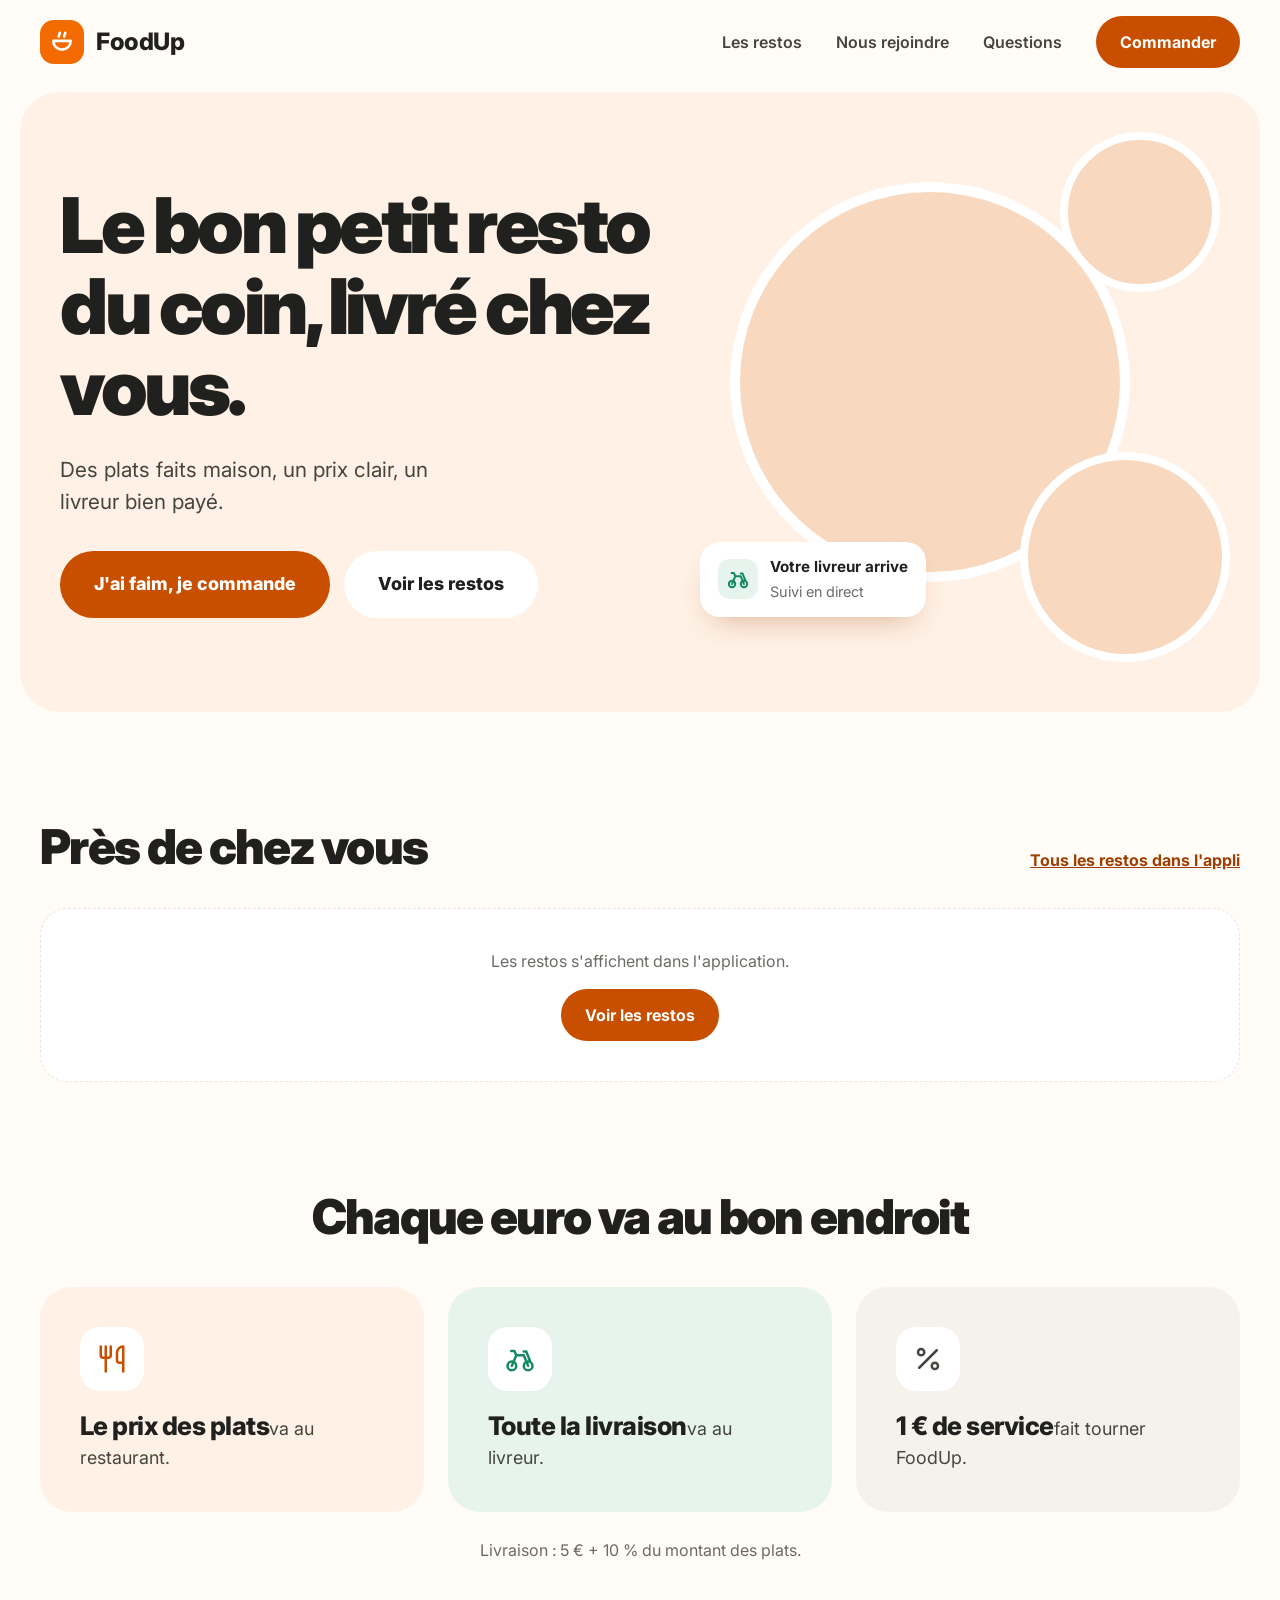
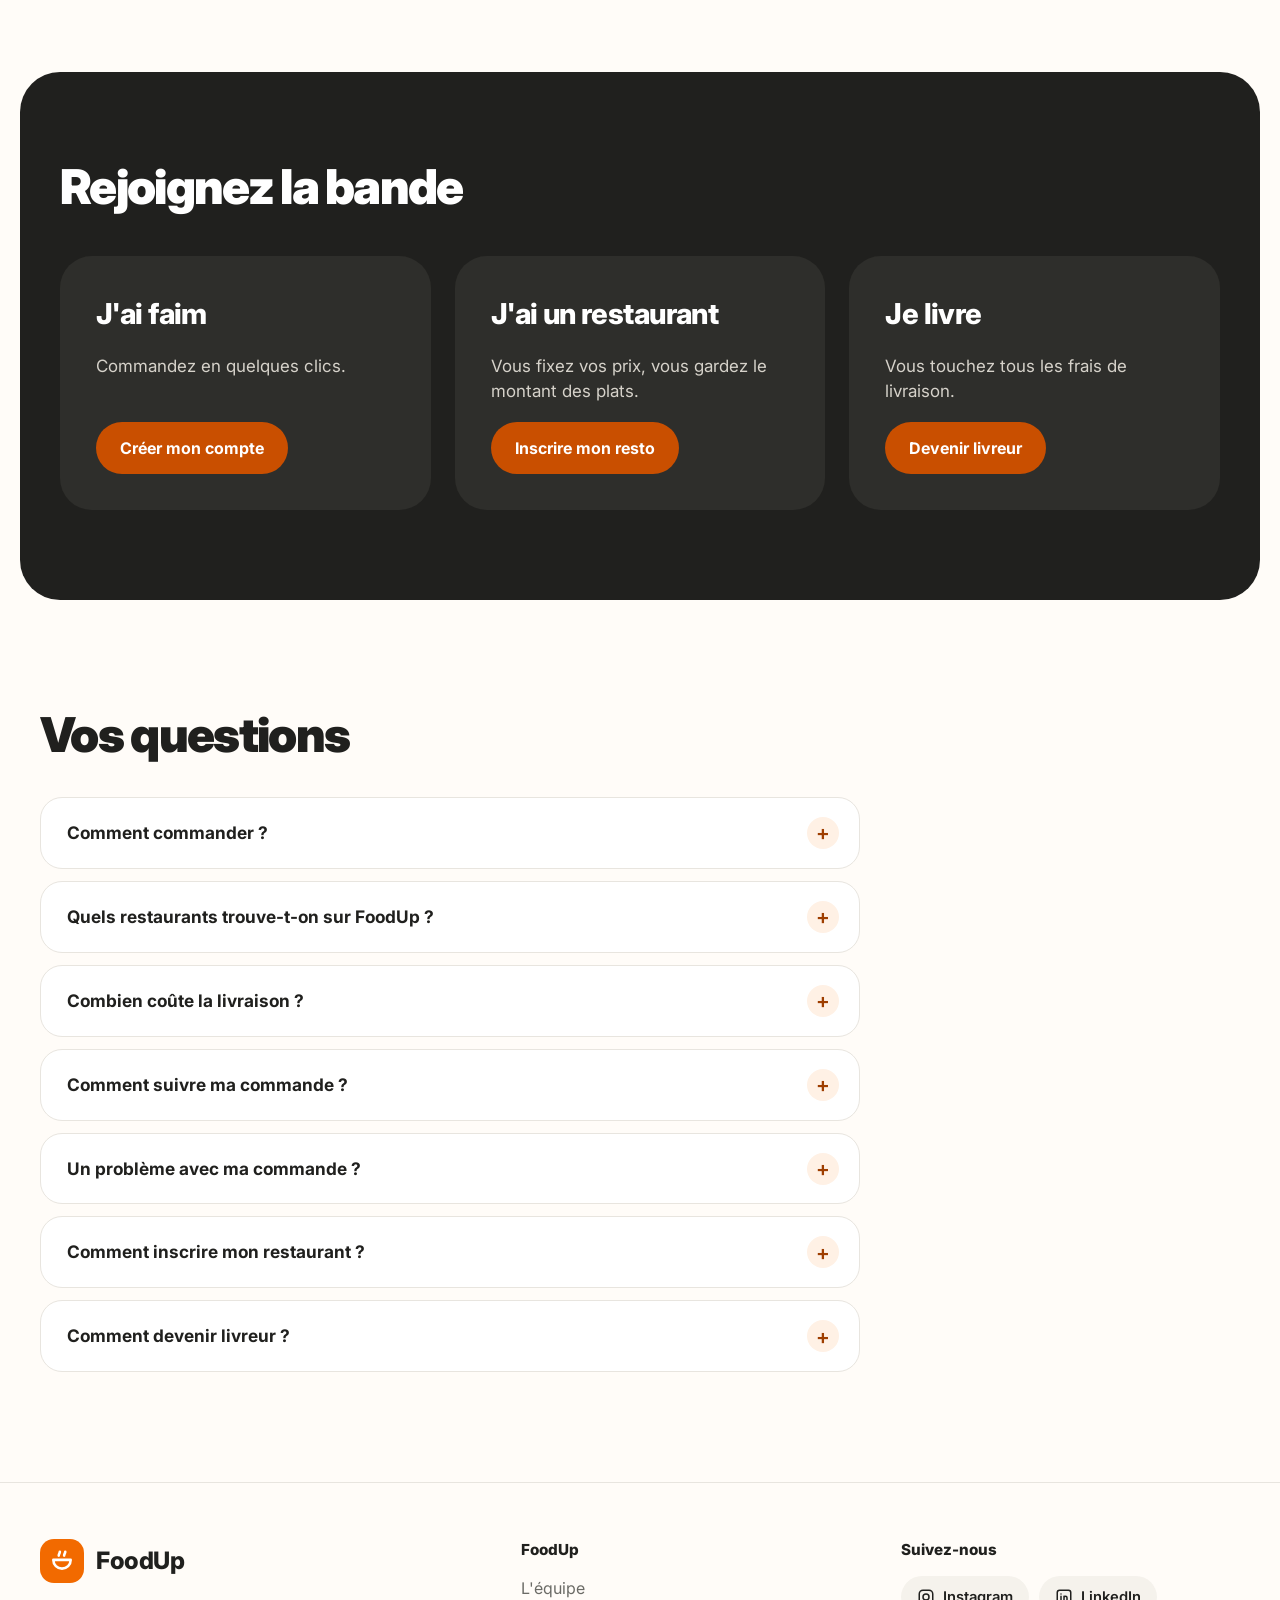
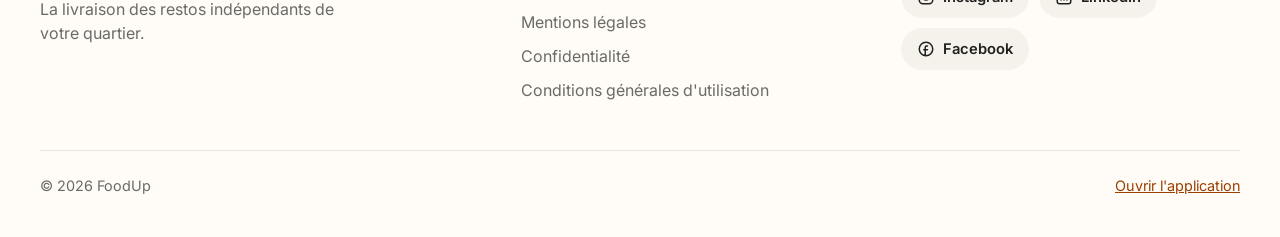
==== index.html @ 5fc693f6 "Add files via upload" ====
<!doctype html>
<html lang="fr">
<head>
<meta charset="UTF-8">
<meta name="viewport" content="width=device-width, initial-scale=1, viewport-fit=cover">
<title>FoodUp — Le bon petit resto du coin, livré chez vous</title>
<meta name="description" content="FoodUp livre les plats des restaurants indépendants de votre quartier. Un prix clair, un livreur bien payé.">
<meta property="og:title" content="FoodUp — Le bon petit resto du coin, livré chez vous">
<meta property="og:description" content="Des plats faits maison, un prix clair, un livreur bien payé.">
<meta property="og:type" content="website">
<link rel="preconnect" href="https://fonts.googleapis.com">
<link rel="preconnect" href="https://fonts.gstatic.com" crossorigin>
<link href="https://fonts.googleapis.com/css2?family=Inter:wght@400;500;600;700;800;900&display=swap" rel="stylesheet">
<link rel="icon" href="data:image/svg+xml,<svg xmlns='http://www.w3.org/2000/svg' viewBox='0 0 24 24'><rect width='24' height='24' rx='7' fill='%23F26A00'/><path d='M5 11.5h14a7 7 0 0 1-14 0z' fill='none' stroke='white' stroke-width='2'/></svg>">
<style>
  /* ============ Charte FoodUp (identique à l'application) ============ */
  :root {
    --orange: #F26A00;
    --orange-fonce: #C94F00;   /* boutons */
    --orange-texte: #9E3E00;   /* liens, survol */
    --orange-clair: #FFF1E5;
    --vert: #138A63;
    --vert-fonce: #0F6E4F;
    --vert-clair: #E7F4EE;
    --fond: #FFFCF8;
    --gris-clair: #F5F2EC;
    --bordure: #E8E5DF;
    --texte: #20201E;
    --texte-doux: #45453F;
    --texte-2: #6B6B66;
    --nuit: #20201E;
    --nuit-2: #2E2E2B;
    --blanc: #FFFFFF;
  }
  * { box-sizing: border-box; }
  html { scroll-behavior: smooth; scroll-padding-top: 90px; }
  body {
    margin: 0;
    font-family: 'Inter', system-ui, -apple-system, 'Segoe UI', Roboto, sans-serif;
    background: var(--fond);
    color: var(--texte);
    -webkit-font-smoothing: antialiased;
    line-height: 1.5;
  }
  ::selection { background: var(--orange-clair); color: var(--orange-texte); }
  img { max-width: 100%; display: block; }
  a { color: var(--orange-texte); }
  a:hover { color: var(--orange-fonce); }
  :focus-visible { outline: 3px solid var(--orange); outline-offset: 3px; border-radius: 8px; }
  .wrap { max-width: 1280px; margin: 0 auto; padding: 0 40px; }
  h1, h2 { margin: 0; font-weight: 900; letter-spacing: -0.035em; line-height: 1.05; }
  h2 { font-size: clamp(2rem, 4vw, 3rem); }
  section { padding-top: 110px; }

  /* ============ Boutons ============ */
  .btn {
    display: inline-flex; align-items: center; justify-content: center;
    text-decoration: none; font-weight: 700; border-radius: 999px;
    padding: 14px 24px; font-size: 1rem; transition: background-color .15s;
  }
  .btn-orange { background: var(--orange-fonce); color: var(--blanc); }
  .btn-orange:hover { background: var(--orange-texte); color: var(--blanc); }
  .btn-blanc { background: var(--blanc); color: var(--texte); }
  .btn-blanc:hover { color: var(--orange-texte); }
  .btn-grand { padding: 20px 34px; font-size: 1.12rem; font-weight: 800; }

  /* ============ En-tête ============ */
  header {
    position: sticky; top: 0; z-index: 10;
    padding-top: env(safe-area-inset-top, 0px);
    background: rgba(255, 252, 248, .94);
    backdrop-filter: blur(8px);
  }
  .barre { height: 84px; display: flex; align-items: center; justify-content: space-between; gap: 16px; }
  .logo { display: flex; align-items: center; gap: 12px; text-decoration: none; color: var(--texte); font-size: 1.5rem; font-weight: 800; letter-spacing: -0.02em; }
  .logo:hover { color: var(--texte); }
  .logo-icone { width: 44px; height: 44px; border-radius: 14px; background: var(--orange); display: grid; place-items: center; flex-shrink: 0; }
  .menu { display: flex; align-items: center; gap: 34px; }
  .menu a:not(.btn) { text-decoration: none; color: var(--texte-doux); font-weight: 600; }
  .menu a:not(.btn):hover { color: var(--orange-texte); }
  @media (max-width: 760px) {
    .menu a:not(.btn) { display: none; }
    .barre { height: 72px; }
    .logo { font-size: 1.3rem; }
    .logo-icone { width: 38px; height: 38px; border-radius: 12px; }
  }

  /* ============ Accueil ============ */
  .accueil {
    margin: 8px 20px 0; border-radius: 40px; background: var(--orange-clair);
    overflow: hidden;
  }
  .accueil-grille { display: grid; grid-template-columns: 1fr 520px; align-items: center; gap: 40px; min-height: 620px; padding-top: 40px; padding-bottom: 40px; }
  .accueil h1 { font-size: clamp(2.7rem, 6vw, 4.8rem); letter-spacing: -0.045em; max-width: 12ch; }
  .accueil p { font-size: 1.3rem; color: var(--texte-doux); margin: 26px 0 0; max-width: 30ch; }
  .accueil .actions { display: flex; flex-wrap: wrap; gap: 14px; margin-top: 34px; }

  .photos { position: relative; height: 540px; }
  .rond { position: absolute; border-radius: 50%; border: 10px solid var(--blanc); overflow: hidden; background: #F8D9BF; }
  .rond img { width: 100%; height: 100%; object-fit: cover; }
  .rond.a { width: 400px; height: 400px; left: 30px; top: 50px; }
  .rond.b { width: 210px; height: 210px; left: 320px; top: 320px; border-width: 8px; }
  .rond.c { width: 160px; height: 160px; left: 360px; top: 0; border-width: 8px; }
  .bulle {
    position: absolute; left: 0; top: 410px; background: var(--blanc); border-radius: 20px;
    padding: 14px 18px; display: flex; align-items: center; gap: 12px;
    box-shadow: 0 14px 30px -14px rgba(158, 62, 0, .4);
  }
  .bulle-icone { width: 40px; height: 40px; border-radius: 12px; background: var(--vert-clair); display: grid; place-items: center; }
  .bulle strong { display: block; font-size: .95rem; }
  .bulle span { font-size: .9rem; color: var(--texte-2); }

  @media (max-width: 1000px) {
    .accueil { margin: 4px 12px 0; border-radius: 32px; }
    .accueil-grille { grid-template-columns: 1fr; min-height: 0; gap: 10px; padding-top: 36px; }
    .accueil .wrap, .accueil-grille { padding-left: 22px; padding-right: 22px; }
    .accueil p { font-size: 1.1rem; }
    .photos { height: 300px; max-width: 380px; }
    .rond.a { width: 250px; height: 250px; left: 10px; top: 20px; border-width: 7px; }
    .rond.b { width: 130px; height: 130px; left: 210px; top: 150px; border-width: 6px; }
    .rond.c { display: none; }
    .bulle { top: 220px; padding: 10px 14px; }
    .accueil .actions { order: 3; }
    .btn-grand { width: 100%; }
  }

  /* ============ Restaurants ============ */
  .entete { display: flex; align-items: flex-end; justify-content: space-between; gap: 20px; flex-wrap: wrap; margin-bottom: 36px; }
  .entete a { font-weight: 700; }
  .restos { display: grid; grid-template-columns: repeat(auto-fill, minmax(220px, 1fr)); gap: 22px; }
  .resto { display: flex; flex-direction: column; gap: 12px; text-decoration: none; color: var(--texte); }
  .resto:hover { color: var(--texte); }
  .resto-photo { aspect-ratio: 4 / 5; border-radius: 28px; overflow: hidden; background: var(--orange-clair); }
  .resto-photo img { width: 100%; height: 100%; object-fit: cover; transition: transform .3s; }
  .resto:hover .resto-photo img { transform: scale(1.04); }
  .resto strong { font-size: 1.15rem; font-weight: 800; padding: 0 6px; }
  .resto span { font-size: .95rem; color: var(--texte-2); padding: 0 6px; margin-top: -8px; }
  .etat { grid-column: 1 / -1; background: var(--blanc); border: 1px dashed var(--bordure); border-radius: 28px; padding: 40px; text-align: center; color: var(--texte-2); }
  .etat .btn { margin-top: 16px; }
  @media (max-width: 760px) {
    .restos { display: flex; overflow-x: auto; scroll-snap-type: x mandatory; margin-right: -20px; padding-right: 20px; padding-bottom: 6px; }
    .resto { flex: 0 0 220px; scroll-snap-align: start; }
  }

  /* ============ Qui reçoit quoi ============ */
  .repartition h2 { text-align: center; }
  .trois { display: grid; grid-template-columns: repeat(3, minmax(0, 1fr)); gap: 24px; margin-top: 44px; }
  .part { border-radius: 32px; padding: 40px; display: flex; flex-direction: column; gap: 16px; }
  .part.o { background: var(--orange-clair); }
  .part.v { background: var(--vert-clair); }
  .part.g { background: var(--gris-clair); }
  .part-icone { width: 64px; height: 64px; border-radius: 20px; background: var(--blanc); display: grid; place-items: center; }
  .part strong { font-size: 1.6rem; font-weight: 800; letter-spacing: -0.02em; }
  .part span { font-size: 1.12rem; color: var(--texte-doux); margin-top: -8px; }
  .precision { text-align: center; color: var(--texte-2); margin: 26px 0 0; }
  @media (max-width: 900px) {
    .repartition h2 { text-align: left; }
    .trois { grid-template-columns: 1fr; gap: 14px; margin-top: 28px; }
    .part { flex-direction: row; align-items: center; padding: 22px; border-radius: 26px; flex-wrap: wrap; column-gap: 16px; row-gap: 2px; }
    .part-icone { width: 52px; height: 52px; border-radius: 16px; }
    .part div { display: flex; flex-direction: column; }
    .part strong { font-size: 1.2rem; }
    .part span { font-size: 1rem; margin-top: 0; }
    .precision { text-align: left; }
  }

  /* ============ Rejoindre ============ */
  .rejoindre { margin: 110px 20px 0; border-radius: 40px; background: var(--nuit); color: var(--blanc); padding: 90px 0; }
  .profils { display: grid; grid-template-columns: repeat(3, minmax(0, 1fr)); gap: 24px; margin-top: 44px; }
  .profil { background: var(--nuit-2); border-radius: 32px; padding: 36px; display: flex; flex-direction: column; gap: 18px; align-items: flex-start; }
  .profil strong { font-size: 1.8rem; font-weight: 800; letter-spacing: -0.02em; }
  .profil span { font-size: 1.06rem; color: #D6D2CA; }
  .profil .btn { margin-top: auto; }
  @media (max-width: 900px) {
    .rejoindre { margin: 80px 12px 0; border-radius: 32px; padding: 48px 0; }
    .rejoindre .wrap { padding: 0 20px; }
    .profils { grid-template-columns: 1fr; gap: 14px; margin-top: 28px; }
    .profil { padding: 26px; border-radius: 24px; }
    .profil strong { font-size: 1.45rem; }
  }

  /* ============ FAQ ============ */
  .faq-liste { max-width: 820px; margin-top: 36px; display: grid; gap: 12px; }
  details { background: var(--blanc); border: 1px solid var(--bordure); border-radius: 22px; }
  details[open] { border-color: #F8D9BF; background: #FFF8EE; }
  summary { cursor: pointer; list-style: none; padding: 22px 64px 22px 26px; font-weight: 700; font-size: 1.08rem; position: relative; }
  summary::-webkit-details-marker { display: none; }
  summary::after {
    content: "+"; position: absolute; right: 20px; top: 50%; transform: translateY(-50%);
    width: 32px; height: 32px; border-radius: 50%; background: var(--orange-clair); color: var(--orange-texte);
    display: grid; place-items: center; font-size: 1.3rem; font-weight: 600;
  }
  details[open] summary::after { content: "–"; }
  details p { margin: 0; padding: 0 26px 24px; color: var(--texte-doux); max-width: 68ch; }

  /* ============ Pied de page ============ */
  footer { margin-top: 110px; border-top: 1px solid var(--bordure); padding: 56px 0 calc(40px + env(safe-area-inset-bottom, 0px)); }
  .pied { display: grid; grid-template-columns: 1.3fr 1fr 1fr; gap: 40px; }
  .pied p { color: var(--texte-2); margin: 14px 0 0; max-width: 32ch; }
  .pied h3 { font-size: .95rem; font-weight: 800; margin: 0 0 14px; }
  .pied ul { list-style: none; margin: 0; padding: 0; display: grid; gap: 10px; }
  .pied ul a { color: var(--texte-2); text-decoration: none; }
  .pied ul a:hover { color: var(--orange-texte); }
  .reseaux { display: flex; flex-wrap: wrap; gap: 10px; }
  .reseaux a {
    display: inline-flex; align-items: center; gap: 8px; padding: 10px 16px; border-radius: 999px;
    background: var(--gris-clair); color: var(--texte); text-decoration: none; font-weight: 600; font-size: .92rem;
  }
  .reseaux a:hover { background: var(--orange-clair); color: var(--orange-texte); }
  .bas { display: flex; justify-content: space-between; gap: 16px; flex-wrap: wrap; margin-top: 48px; padding-top: 24px; border-top: 1px solid var(--bordure); color: var(--texte-2); font-size: .9rem; }
  @media (max-width: 800px) { .pied { grid-template-columns: 1fr; gap: 32px; } }

  @media (max-width: 760px) {
    .wrap { padding: 0 20px; }
    section { padding-top: 72px; }
    footer { margin-top: 80px; }
  }
  @media (prefers-reduced-motion: reduce) { html { scroll-behavior: auto; } * { transition: none !important; } }
</style>
</head>
<body>

<header>
  <div class="wrap barre">
    <a href="#" class="logo" aria-label="FoodUp, retour en haut">
      <span class="logo-icone" aria-hidden="true">
        <svg width="26" height="26" viewBox="0 0 24 24" fill="none" stroke="#FFFFFF" stroke-width="2.4" stroke-linecap="round" stroke-linejoin="round"><path d="M4 11h16a8 8 0 0 1-16 0z"/><path d="M9 7c0-1.5 1-2 1-3.5"/><path d="M14 7c0-1.5 1-2 1-3.5"/></svg>
      </span>
      FoodUp
    </a>
    <nav class="menu" aria-label="Navigation principale">
      <a href="#restos">Les restos</a>
      <a href="#rejoindre">Nous rejoindre</a>
      <a href="#faq">Questions</a>
      <a class="btn btn-orange" data-lien="appli" href="#">Commander</a>
    </nav>
  </div>
</header>

<main>

  <!-- ===== Accueil ===== -->
  <div class="accueil">
    <div class="wrap accueil-grille">
      <div>
        <h1>Le bon petit resto du coin, livré chez vous.</h1>
        <p>Des plats faits maison, un prix clair, un livreur bien payé.</p>
        <div class="actions">
          <a class="btn btn-orange btn-grand" data-lien="appli" href="#">J'ai faim, je commande</a>
          <a class="btn btn-blanc btn-grand" href="#restos">Voir les restos</a>
        </div>
      </div>
      <div class="photos" aria-hidden="true">
        <div class="rond a"></div>
        <div class="rond b"></div>
        <div class="rond c"></div>
        <div class="bulle">
          <div class="bulle-icone">
            <svg width="22" height="22" viewBox="0 0 24 24" fill="none" stroke="#138A63" stroke-width="2.2" stroke-linecap="round" stroke-linejoin="round"><circle cx="5.5" cy="17.5" r="3.5"/><circle cx="18.5" cy="17.5" r="3.5"/><path d="M15 6h2l3 7.5M5.5 17.5 9 9h6l3.5 8.5M9 9 7.5 5.5H5"/></svg>
          </div>
          <div><strong>Votre livreur arrive</strong><span>Suivi en direct</span></div>
        </div>
      </div>
    </div>
  </div>

  <!-- ===== Restaurants (lus en direct dans Airtable) ===== -->
  <section id="restos">
    <div class="wrap">
      <div class="entete">
        <h2>Près de chez vous</h2>
        <a data-lien="appli" href="#">Tous les restos dans l'appli</a>
      </div>
      <div class="restos" id="restos-liste" aria-live="polite">
        <div class="etat">Chargement des restos…</div>
      </div>
    </div>
  </section>

  <!-- ===== Qui reçoit quoi ===== -->
  <section class="repartition">
    <div class="wrap">
      <h2>Chaque euro va au bon endroit</h2>
      <div class="trois">
        <div class="part o">
          <div class="part-icone"><svg width="30" height="30" viewBox="0 0 24 24" fill="none" stroke="#C94F00" stroke-width="2" stroke-linecap="round" stroke-linejoin="round" aria-hidden="true"><path d="M3 2v7c0 1.1.9 2 2 2h4a2 2 0 0 0 2-2V2M7 2v20M21 15V2a5 5 0 0 0-5 5v6c0 1.1.9 2 2 2h3Zm0 0v7"/></svg></div>
          <div><strong>Le prix des plats</strong><span>va au restaurant.</span></div>
        </div>
        <div class="part v">
          <div class="part-icone"><svg width="30" height="30" viewBox="0 0 24 24" fill="none" stroke="#138A63" stroke-width="2" stroke-linecap="round" stroke-linejoin="round" aria-hidden="true"><circle cx="5.5" cy="17.5" r="3.5"/><circle cx="18.5" cy="17.5" r="3.5"/><path d="M15 6h2l3 7.5M5.5 17.5 9 9h6l3.5 8.5M9 9 7.5 5.5H5"/></svg></div>
          <div><strong>Toute la livraison</strong><span>va au livreur.</span></div>
        </div>
        <div class="part g">
          <div class="part-icone"><svg width="30" height="30" viewBox="0 0 24 24" fill="none" stroke="#45453F" stroke-width="2" stroke-linecap="round" stroke-linejoin="round" aria-hidden="true"><path d="M19 5 5 19M6.5 9a2.5 2.5 0 1 0 0-5 2.5 2.5 0 0 0 0 5ZM17.5 20a2.5 2.5 0 1 0 0-5 2.5 2.5 0 0 0 0 5Z"/></svg></div>
          <div><strong>1 € de service</strong><span>fait tourner FoodUp.</span></div>
        </div>
      </div>
      <p class="precision">Livraison : 5 € + 10 % du montant des plats.</p>
    </div>
  </section>

  <!-- ===== Rejoindre ===== -->
  <div class="rejoindre" id="rejoindre">
    <div class="wrap">
      <h2>Rejoignez la bande</h2>
      <div class="profils">
        <div class="profil">
          <strong>J'ai faim</strong>
          <span>Commandez en quelques clics.</span>
          <a class="btn btn-orange" data-lien="client" href="#">Créer mon compte</a>
        </div>
        <div class="profil">
          <strong>J'ai un restaurant</strong>
          <span>Vous fixez vos prix, vous gardez le montant des plats.</span>
          <a class="btn btn-orange" data-lien="restaurateur" href="#">Inscrire mon resto</a>
        </div>
        <div class="profil">
          <strong>Je livre</strong>
          <span>Vous touchez tous les frais de livraison.</span>
          <a class="btn btn-orange" data-lien="livreur" href="#">Devenir livreur</a>
        </div>
      </div>
    </div>
  </div>

  <!-- ===== FAQ ===== -->
  <section id="faq">
    <div class="wrap">
      <h2>Vos questions</h2>
      <div class="faq-liste">
        <details>
          <summary>Comment commander ?</summary>
          <p>Créez votre compte client dans l'application, choisissez un restaurant, ajoutez vos plats au panier et validez. Le total, frais compris, s'affiche avant la validation.</p>
        </details>
        <details>
          <summary>Quels restaurants trouve-t-on sur FoodUp ?</summary>
          <p>Uniquement des restaurants indépendants. Chaque restaurant est validé par l'équipe FoodUp avant de pouvoir recevoir des commandes.</p>
        </details>
        <details>
          <summary>Combien coûte la livraison ?</summary>
          <p>La livraison coûte 5 € plus 10 % du montant des plats, et revient entièrement au livreur. S'y ajoute 1 € de frais de service pour FoodUp. Ces frais sont les mêmes dans tous les restaurants.</p>
        </details>
        <details>
          <summary>Comment suivre ma commande ?</summary>
          <p>Dans l'application, vous voyez chaque étape : le restaurant accepte votre commande, la prépare, le livreur la récupère puis vous la livre.</p>
        </details>
        <details>
          <summary>Un problème avec ma commande ?</summary>
          <p>Ouvrez le détail de votre commande et appuyez sur « Signaler un problème ». L'équipe FoodUp reçoit votre signalement.</p>
        </details>
        <details>
          <summary>Comment inscrire mon restaurant ?</summary>
          <p>Cliquez sur « Inscrire mon resto » et remplissez la fiche de votre établissement avec vos premiers plats. Vous fixez les prix de votre carte et vous gardez le montant des plats. Les frais de livraison et de service sont fixés par FoodUp. Votre restaurant est visible après validation par l'équipe.</p>
        </details>
        <details>
          <summary>Comment devenir livreur ?</summary>
          <p>Cliquez sur « Devenir livreur », indiquez votre zone de livraison et votre moyen de transport : vélo, vélo électrique ou scooter électrique. Une fois votre profil validé, vous voyez les courses disponibles et ce qu'elles vous rapportent.</p>
        </details>
      </div>
    </div>
  </section>

</main>

<footer>
  <div class="wrap">
    <div class="pied">
      <div>
        <a href="#" class="logo" aria-label="FoodUp, retour en haut">
          <span class="logo-icone" aria-hidden="true">
            <svg width="26" height="26" viewBox="0 0 24 24" fill="none" stroke="#FFFFFF" stroke-width="2.4" stroke-linecap="round" stroke-linejoin="round"><path d="M4 11h16a8 8 0 0 1-16 0z"/><path d="M9 7c0-1.5 1-2 1-3.5"/><path d="M14 7c0-1.5 1-2 1-3.5"/></svg>
          </span>
          FoodUp
        </a>
        <p>La livraison des restos indépendants de votre quartier.</p>
      </div>
      <div>
        <h3>FoodUp</h3>
        <ul>
          <li><a href="#">L'équipe</a></li>
          <li><a href="#">Mentions légales</a></li>
          <li><a href="#">Confidentialité</a></li>
          <li><a href="#">Conditions générales d'utilisation</a></li>
        </ul>
      </div>
      <div>
        <h3>Suivez-nous</h3>
        <div class="reseaux">
          <!-- Remplacez les # par les adresses de vos comptes -->
          <a href="#"><svg width="18" height="18" viewBox="0 0 24 24" fill="none" stroke="currentColor" stroke-width="2" stroke-linecap="round" stroke-linejoin="round" aria-hidden="true"><rect x="3" y="3" width="18" height="18" rx="5"/><circle cx="12" cy="12" r="4"/></svg>Instagram</a>
          <a href="#"><svg width="18" height="18" viewBox="0 0 24 24" fill="none" stroke="currentColor" stroke-width="2" stroke-linecap="round" stroke-linejoin="round" aria-hidden="true"><rect x="3" y="3" width="18" height="18" rx="3"/><path d="M8 11v5M8 8v.01M12 16v-5M16 16v-3a2 2 0 0 0-4 0"/></svg>LinkedIn</a>
          <a href="#"><svg width="18" height="18" viewBox="0 0 24 24" fill="none" stroke="currentColor" stroke-width="2" stroke-linecap="round" stroke-linejoin="round" aria-hidden="true"><path d="M3 12a9 9 0 1 0 18 0 9 9 0 0 0-18 0M14 8h-1.5A1.5 1.5 0 0 0 11 9.5V21M9 13h5"/></svg>Facebook</a>
        </div>
      </div>
    </div>
    <div class="bas">
      <span>© <span id="annee"></span> FoodUp</span>
      <a data-lien="appli" href="#">Ouvrir l'application</a>
    </div>
  </div>
</footer>

<script>
  // =====================================================================
  // RÉGLAGES : les 3 seules lignes à remplir / modifier
  // =====================================================================
  const APPLI = 'https://foodupsolution.onrender.com';   // adresse de l'application
  const AIRTABLE_BASE = 'appnLn9BMS3IQsu4B';             // identifiant de la base (commence par "app")
  const AIRTABLE_JETON = 'patDJb0gkiIl1SKbF.413eab40ed281e6427e807d5855c8accf05956ebf1649964b6f18766c39ae032';            // jeton en lecture seule (commence par "pat")

  // Liens vers l'appli. Les boutons d'inscription ouvrent directement
  // la fenêtre de création de compte avec le bon profil.
  const LIENS = {
    appli: APPLI,
    client: APPLI + '/?inscription=client',
    restaurateur: APPLI + '/?inscription=restaurateur',
    livreur: APPLI + '/?inscription=livreur',
  };
  document.querySelectorAll('[data-lien]').forEach(a => { a.href = LIENS[a.dataset.lien]; });
  document.getElementById('annee').textContent = new Date().getFullYear();

  const txt = v => String(v ?? '').replace(/[&<>"']/g, c => ({'&':'&amp;','<':'&lt;','>':'&gt;','"':'&quot;',"'":'&#39;'}[c]));
  const oui = v => v === true || v === 'Oui';
  const photoValide = v => typeof v === 'string' && /^https?:\/\//.test(v.trim()) ? v.trim() : '';

  // Lit toutes les lignes d'une table Airtable (envoyées par paquets de 100)
  async function lireTable(table) {
    let lignes = [], suite = '';
    do {
      const url = `https://api.airtable.com/v0/${AIRTABLE_BASE}/${encodeURIComponent(table)}?pageSize=100` + (suite ? `&offset=${suite}` : '');
      const r = await fetch(url, { headers: { Authorization: 'Bearer ' + AIRTABLE_JETON } });
      if (!r.ok) throw new Error('Airtable a répondu ' + r.status);
      const d = await r.json();
      lignes = lignes.concat(d.records || []);
      suite = d.offset || '';
    } while (suite);
    return lignes;
  }

  const liste = document.getElementById('restos-liste');

  lireTable('Restaurants')
    .then(lignes => {
      const restos = lignes
        .map(rec => ({
          nom: rec.fields.nom_restaurant || '',
          quartier: rec.fields.quartier || '',
          photo: photoValide(rec.fields.image_url),
          ouvert: oui(rec.fields.disponible_commandes),
        }))
        .filter(r => r.nom && r.ouvert);

      if (!restos.length) throw new Error('Aucun restaurant');

      liste.innerHTML = restos.map(r => `
        <a class="resto" href="${LIENS.appli}">
          <div class="resto-photo">${r.photo ? `<img src="${txt(r.photo)}" alt="${txt(r.nom)}" loading="lazy" onerror="this.remove()">` : ''}</div>
          <strong>${txt(r.nom)}</strong>
          ${r.quartier ? `<span>${txt(r.quartier)}</span>` : ''}
        </a>`).join('');

      // Les 3 premières photos remplissent les ronds de l'accueil
      const ronds = document.querySelectorAll('.photos .rond');
      restos.filter(r => r.photo).slice(0, 3).forEach((r, i) => {
        ronds[i].innerHTML = `<img src="${txt(r.photo)}" alt="" onerror="this.remove()">`;
      });
    })
    .catch(() => {
      liste.innerHTML = `<div class="etat">Les restos s'affichent dans l'application.<br><a class="btn btn-orange" href="${LIENS.appli}">Voir les restos</a></div>`;
    });
</script>
</body>
</html>
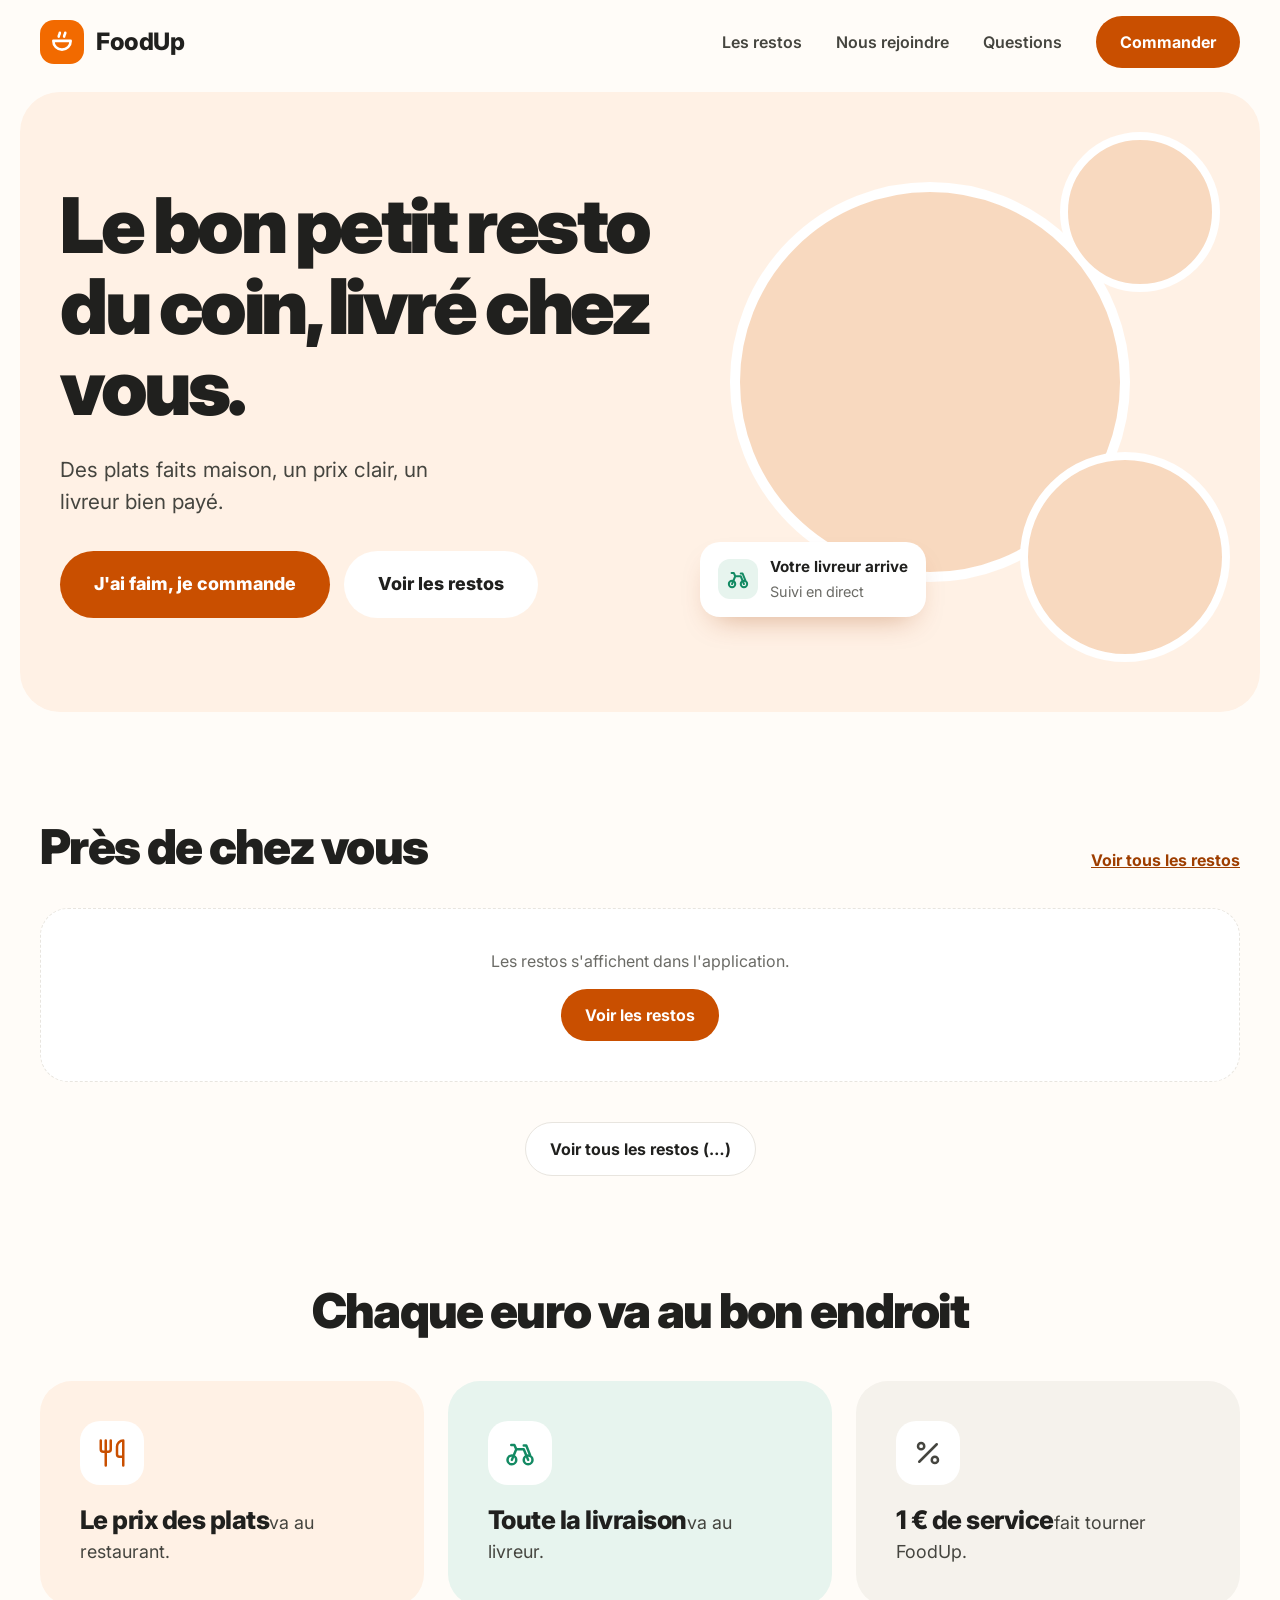
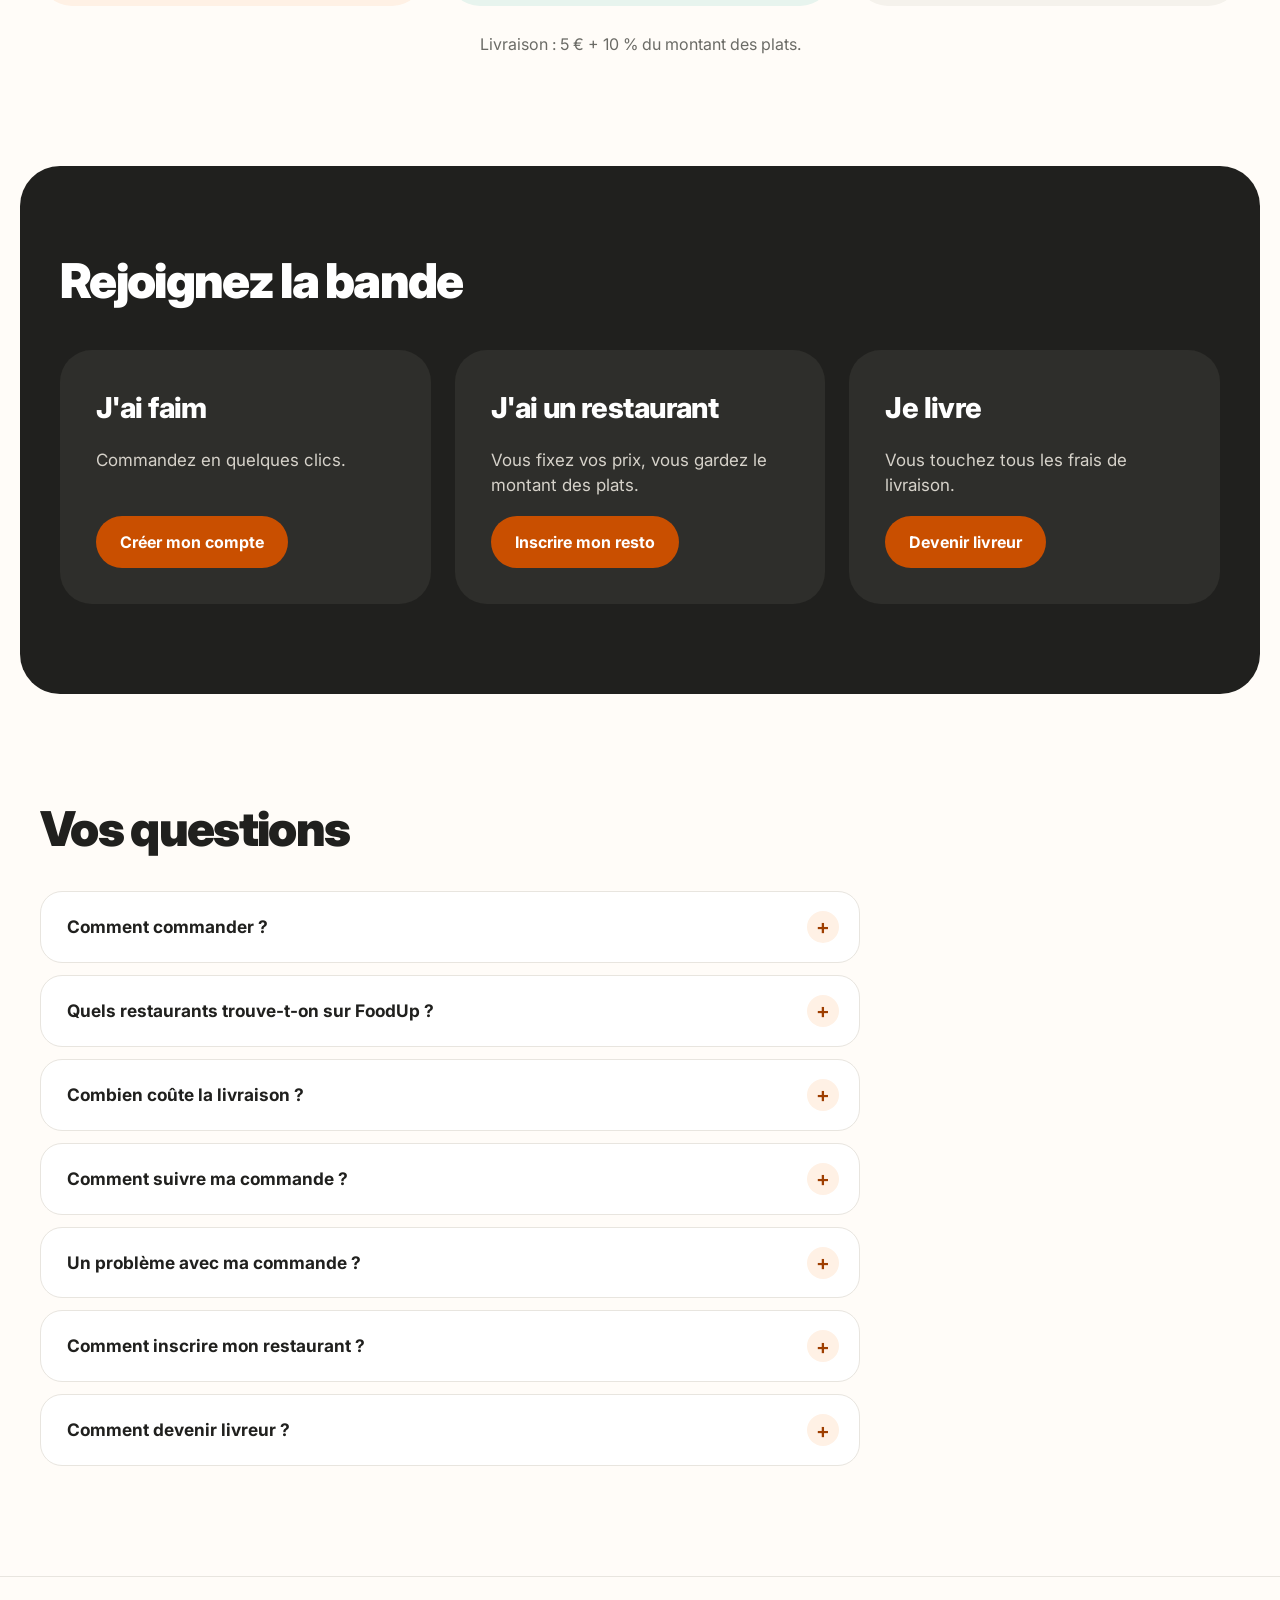
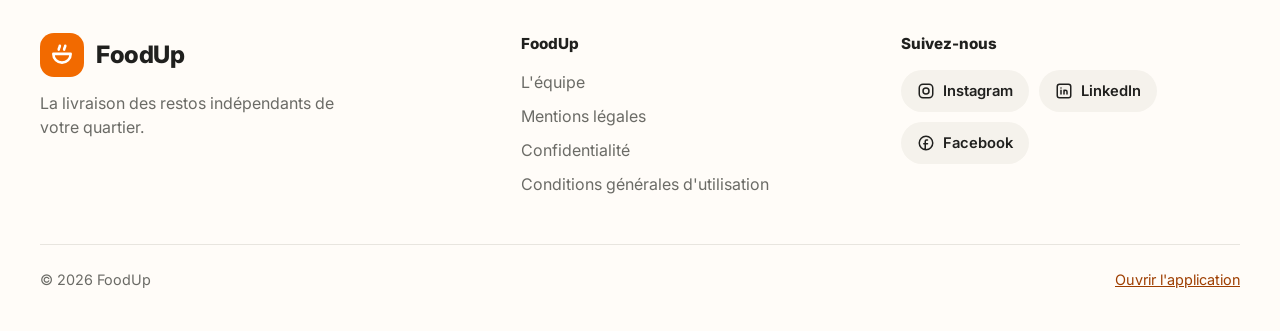
==== commit 4074eeb6: "Add files via upload" ====
--- a/index.html
+++ b/index.html
@@ -12,211 +12,7 @@
 <link rel="preconnect" href="https://fonts.gstatic.com" crossorigin>
 <link href="https://fonts.googleapis.com/css2?family=Inter:wght@400;500;600;700;800;900&display=swap" rel="stylesheet">
 <link rel="icon" href="data:image/svg+xml,<svg xmlns='http://www.w3.org/2000/svg' viewBox='0 0 24 24'><rect width='24' height='24' rx='7' fill='%23F26A00'/><path d='M5 11.5h14a7 7 0 0 1-14 0z' fill='none' stroke='white' stroke-width='2'/></svg>">
-<style>
-  /* ============ Charte FoodUp (identique à l'application) ============ */
-  :root {
-    --orange: #F26A00;
-    --orange-fonce: #C94F00;   /* boutons */
-    --orange-texte: #9E3E00;   /* liens, survol */
-    --orange-clair: #FFF1E5;
-    --vert: #138A63;
-    --vert-fonce: #0F6E4F;
-    --vert-clair: #E7F4EE;
-    --fond: #FFFCF8;
-    --gris-clair: #F5F2EC;
-    --bordure: #E8E5DF;
-    --texte: #20201E;
-    --texte-doux: #45453F;
-    --texte-2: #6B6B66;
-    --nuit: #20201E;
-    --nuit-2: #2E2E2B;
-    --blanc: #FFFFFF;
-  }
-  * { box-sizing: border-box; }
-  html { scroll-behavior: smooth; scroll-padding-top: 90px; }
-  body {
-    margin: 0;
-    font-family: 'Inter', system-ui, -apple-system, 'Segoe UI', Roboto, sans-serif;
-    background: var(--fond);
-    color: var(--texte);
-    -webkit-font-smoothing: antialiased;
-    line-height: 1.5;
-  }
-  ::selection { background: var(--orange-clair); color: var(--orange-texte); }
-  img { max-width: 100%; display: block; }
-  a { color: var(--orange-texte); }
-  a:hover { color: var(--orange-fonce); }
-  :focus-visible { outline: 3px solid var(--orange); outline-offset: 3px; border-radius: 8px; }
-  .wrap { max-width: 1280px; margin: 0 auto; padding: 0 40px; }
-  h1, h2 { margin: 0; font-weight: 900; letter-spacing: -0.035em; line-height: 1.05; }
-  h2 { font-size: clamp(2rem, 4vw, 3rem); }
-  section { padding-top: 110px; }
-
-  /* ============ Boutons ============ */
-  .btn {
-    display: inline-flex; align-items: center; justify-content: center;
-    text-decoration: none; font-weight: 700; border-radius: 999px;
-    padding: 14px 24px; font-size: 1rem; transition: background-color .15s;
-  }
-  .btn-orange { background: var(--orange-fonce); color: var(--blanc); }
-  .btn-orange:hover { background: var(--orange-texte); color: var(--blanc); }
-  .btn-blanc { background: var(--blanc); color: var(--texte); }
-  .btn-blanc:hover { color: var(--orange-texte); }
-  .btn-grand { padding: 20px 34px; font-size: 1.12rem; font-weight: 800; }
-
-  /* ============ En-tête ============ */
-  header {
-    position: sticky; top: 0; z-index: 10;
-    padding-top: env(safe-area-inset-top, 0px);
-    background: rgba(255, 252, 248, .94);
-    backdrop-filter: blur(8px);
-  }
-  .barre { height: 84px; display: flex; align-items: center; justify-content: space-between; gap: 16px; }
-  .logo { display: flex; align-items: center; gap: 12px; text-decoration: none; color: var(--texte); font-size: 1.5rem; font-weight: 800; letter-spacing: -0.02em; }
-  .logo:hover { color: var(--texte); }
-  .logo-icone { width: 44px; height: 44px; border-radius: 14px; background: var(--orange); display: grid; place-items: center; flex-shrink: 0; }
-  .menu { display: flex; align-items: center; gap: 34px; }
-  .menu a:not(.btn) { text-decoration: none; color: var(--texte-doux); font-weight: 600; }
-  .menu a:not(.btn):hover { color: var(--orange-texte); }
-  @media (max-width: 760px) {
-    .menu a:not(.btn) { display: none; }
-    .barre { height: 72px; }
-    .logo { font-size: 1.3rem; }
-    .logo-icone { width: 38px; height: 38px; border-radius: 12px; }
-  }
-
-  /* ============ Accueil ============ */
-  .accueil {
-    margin: 8px 20px 0; border-radius: 40px; background: var(--orange-clair);
-    overflow: hidden;
-  }
-  .accueil-grille { display: grid; grid-template-columns: 1fr 520px; align-items: center; gap: 40px; min-height: 620px; padding-top: 40px; padding-bottom: 40px; }
-  .accueil h1 { font-size: clamp(2.7rem, 6vw, 4.8rem); letter-spacing: -0.045em; max-width: 12ch; }
-  .accueil p { font-size: 1.3rem; color: var(--texte-doux); margin: 26px 0 0; max-width: 30ch; }
-  .accueil .actions { display: flex; flex-wrap: wrap; gap: 14px; margin-top: 34px; }
-
-  .photos { position: relative; height: 540px; }
-  .rond { position: absolute; border-radius: 50%; border: 10px solid var(--blanc); overflow: hidden; background: #F8D9BF; }
-  .rond img { width: 100%; height: 100%; object-fit: cover; }
-  .rond.a { width: 400px; height: 400px; left: 30px; top: 50px; }
-  .rond.b { width: 210px; height: 210px; left: 320px; top: 320px; border-width: 8px; }
-  .rond.c { width: 160px; height: 160px; left: 360px; top: 0; border-width: 8px; }
-  .bulle {
-    position: absolute; left: 0; top: 410px; background: var(--blanc); border-radius: 20px;
-    padding: 14px 18px; display: flex; align-items: center; gap: 12px;
-    box-shadow: 0 14px 30px -14px rgba(158, 62, 0, .4);
-  }
-  .bulle-icone { width: 40px; height: 40px; border-radius: 12px; background: var(--vert-clair); display: grid; place-items: center; }
-  .bulle strong { display: block; font-size: .95rem; }
-  .bulle span { font-size: .9rem; color: var(--texte-2); }
-
-  @media (max-width: 1000px) {
-    .accueil { margin: 4px 12px 0; border-radius: 32px; }
-    .accueil-grille { grid-template-columns: 1fr; min-height: 0; gap: 10px; padding-top: 36px; }
-    .accueil .wrap, .accueil-grille { padding-left: 22px; padding-right: 22px; }
-    .accueil p { font-size: 1.1rem; }
-    .photos { height: 300px; max-width: 380px; }
-    .rond.a { width: 250px; height: 250px; left: 10px; top: 20px; border-width: 7px; }
-    .rond.b { width: 130px; height: 130px; left: 210px; top: 150px; border-width: 6px; }
-    .rond.c { display: none; }
-    .bulle { top: 220px; padding: 10px 14px; }
-    .accueil .actions { order: 3; }
-    .btn-grand { width: 100%; }
-  }
-
-  /* ============ Restaurants ============ */
-  .entete { display: flex; align-items: flex-end; justify-content: space-between; gap: 20px; flex-wrap: wrap; margin-bottom: 36px; }
-  .entete a { font-weight: 700; }
-  .restos { display: grid; grid-template-columns: repeat(auto-fill, minmax(220px, 1fr)); gap: 22px; }
-  .resto { display: flex; flex-direction: column; gap: 12px; text-decoration: none; color: var(--texte); }
-  .resto:hover { color: var(--texte); }
-  .resto-photo { aspect-ratio: 4 / 5; border-radius: 28px; overflow: hidden; background: var(--orange-clair); }
-  .resto-photo img { width: 100%; height: 100%; object-fit: cover; transition: transform .3s; }
-  .resto:hover .resto-photo img { transform: scale(1.04); }
-  .resto strong { font-size: 1.15rem; font-weight: 800; padding: 0 6px; }
-  .resto span { font-size: .95rem; color: var(--texte-2); padding: 0 6px; margin-top: -8px; }
-  .etat { grid-column: 1 / -1; background: var(--blanc); border: 1px dashed var(--bordure); border-radius: 28px; padding: 40px; text-align: center; color: var(--texte-2); }
-  .etat .btn { margin-top: 16px; }
-  @media (max-width: 760px) {
-    .restos { display: flex; overflow-x: auto; scroll-snap-type: x mandatory; margin-right: -20px; padding-right: 20px; padding-bottom: 6px; }
-    .resto { flex: 0 0 220px; scroll-snap-align: start; }
-  }
-
-  /* ============ Qui reçoit quoi ============ */
-  .repartition h2 { text-align: center; }
-  .trois { display: grid; grid-template-columns: repeat(3, minmax(0, 1fr)); gap: 24px; margin-top: 44px; }
-  .part { border-radius: 32px; padding: 40px; display: flex; flex-direction: column; gap: 16px; }
-  .part.o { background: var(--orange-clair); }
-  .part.v { background: var(--vert-clair); }
-  .part.g { background: var(--gris-clair); }
-  .part-icone { width: 64px; height: 64px; border-radius: 20px; background: var(--blanc); display: grid; place-items: center; }
-  .part strong { font-size: 1.6rem; font-weight: 800; letter-spacing: -0.02em; }
-  .part span { font-size: 1.12rem; color: var(--texte-doux); margin-top: -8px; }
-  .precision { text-align: center; color: var(--texte-2); margin: 26px 0 0; }
-  @media (max-width: 900px) {
-    .repartition h2 { text-align: left; }
-    .trois { grid-template-columns: 1fr; gap: 14px; margin-top: 28px; }
-    .part { flex-direction: row; align-items: center; padding: 22px; border-radius: 26px; flex-wrap: wrap; column-gap: 16px; row-gap: 2px; }
-    .part-icone { width: 52px; height: 52px; border-radius: 16px; }
-    .part div { display: flex; flex-direction: column; }
-    .part strong { font-size: 1.2rem; }
-    .part span { font-size: 1rem; margin-top: 0; }
-    .precision { text-align: left; }
-  }
-
-  /* ============ Rejoindre ============ */
-  .rejoindre { margin: 110px 20px 0; border-radius: 40px; background: var(--nuit); color: var(--blanc); padding: 90px 0; }
-  .profils { display: grid; grid-template-columns: repeat(3, minmax(0, 1fr)); gap: 24px; margin-top: 44px; }
-  .profil { background: var(--nuit-2); border-radius: 32px; padding: 36px; display: flex; flex-direction: column; gap: 18px; align-items: flex-start; }
-  .profil strong { font-size: 1.8rem; font-weight: 800; letter-spacing: -0.02em; }
-  .profil span { font-size: 1.06rem; color: #D6D2CA; }
-  .profil .btn { margin-top: auto; }
-  @media (max-width: 900px) {
-    .rejoindre { margin: 80px 12px 0; border-radius: 32px; padding: 48px 0; }
-    .rejoindre .wrap { padding: 0 20px; }
-    .profils { grid-template-columns: 1fr; gap: 14px; margin-top: 28px; }
-    .profil { padding: 26px; border-radius: 24px; }
-    .profil strong { font-size: 1.45rem; }
-  }
-
-  /* ============ FAQ ============ */
-  .faq-liste { max-width: 820px; margin-top: 36px; display: grid; gap: 12px; }
-  details { background: var(--blanc); border: 1px solid var(--bordure); border-radius: 22px; }
-  details[open] { border-color: #F8D9BF; background: #FFF8EE; }
-  summary { cursor: pointer; list-style: none; padding: 22px 64px 22px 26px; font-weight: 700; font-size: 1.08rem; position: relative; }
-  summary::-webkit-details-marker { display: none; }
-  summary::after {
-    content: "+"; position: absolute; right: 20px; top: 50%; transform: translateY(-50%);
-    width: 32px; height: 32px; border-radius: 50%; background: var(--orange-clair); color: var(--orange-texte);
-    display: grid; place-items: center; font-size: 1.3rem; font-weight: 600;
-  }
-  details[open] summary::after { content: "–"; }
-  details p { margin: 0; padding: 0 26px 24px; color: var(--texte-doux); max-width: 68ch; }
-
-  /* ============ Pied de page ============ */
-  footer { margin-top: 110px; border-top: 1px solid var(--bordure); padding: 56px 0 calc(40px + env(safe-area-inset-bottom, 0px)); }
-  .pied { display: grid; grid-template-columns: 1.3fr 1fr 1fr; gap: 40px; }
-  .pied p { color: var(--texte-2); margin: 14px 0 0; max-width: 32ch; }
-  .pied h3 { font-size: .95rem; font-weight: 800; margin: 0 0 14px; }
-  .pied ul { list-style: none; margin: 0; padding: 0; display: grid; gap: 10px; }
-  .pied ul a { color: var(--texte-2); text-decoration: none; }
-  .pied ul a:hover { color: var(--orange-texte); }
-  .reseaux { display: flex; flex-wrap: wrap; gap: 10px; }
-  .reseaux a {
-    display: inline-flex; align-items: center; gap: 8px; padding: 10px 16px; border-radius: 999px;
-    background: var(--gris-clair); color: var(--texte); text-decoration: none; font-weight: 600; font-size: .92rem;
-  }
-  .reseaux a:hover { background: var(--orange-clair); color: var(--orange-texte); }
-  .bas { display: flex; justify-content: space-between; gap: 16px; flex-wrap: wrap; margin-top: 48px; padding-top: 24px; border-top: 1px solid var(--bordure); color: var(--texte-2); font-size: .9rem; }
-  @media (max-width: 800px) { .pied { grid-template-columns: 1fr; gap: 32px; } }
-
-  @media (max-width: 760px) {
-    .wrap { padding: 0 20px; }
-    section { padding-top: 72px; }
-    footer { margin-top: 80px; }
-  }
-  @media (prefers-reduced-motion: reduce) { html { scroll-behavior: auto; } * { transition: none !important; } }
-</style>
+<link rel="stylesheet" href="style.css">
 </head>
 <body>
 
@@ -229,7 +25,7 @@
       FoodUp
     </a>
     <nav class="menu" aria-label="Navigation principale">
-      <a href="#restos">Les restos</a>
+      <a href="restos.html">Les restos</a>
       <a href="#rejoindre">Nous rejoindre</a>
       <a href="#faq">Questions</a>
       <a class="btn btn-orange" data-lien="appli" href="#">Commander</a>
@@ -269,11 +65,12 @@
     <div class="wrap">
       <div class="entete">
         <h2>Près de chez vous</h2>
-        <a data-lien="appli" href="#">Tous les restos dans l'appli</a>
-      </div>
-      <div class="restos" id="restos-liste" aria-live="polite">
+        <a href="restos.html">Voir tous les restos</a>
+      </div>
+      <div class="restos accueil-restos" id="restos-liste" data-nombre="3" aria-live="polite">
         <div class="etat">Chargement des restos…</div>
       </div>
+      <div class="tous"><a class="btn btn-blanc" href="restos.html">Voir tous les restos (<span class="nombre-restos">…</span>)</a></div>
     </div>
   </section>
 
@@ -361,6 +158,24 @@
   </section>
 
 </main>
+
+<!-- ===== Fenêtre : menu d'un restaurant ===== -->
+<dialog class="menu-resto" id="menu-resto" aria-labelledby="menu-nom">
+  <div class="menu-contenu">
+    <div class="menu-photo" id="menu-photo">
+      <button class="fermer" id="menu-fermer" aria-label="Fermer le menu">
+        <svg width="20" height="20" viewBox="0 0 24 24" fill="none" stroke="#20201E" stroke-width="2.4" stroke-linecap="round" aria-hidden="true"><path d="M18 6 6 18M6 6l12 12"/></svg>
+      </button>
+    </div>
+    <div class="menu-corps">
+      <h3 id="menu-nom"></h3>
+      <p class="menu-quartier" id="menu-quartier"></p>
+      <p class="menu-description" id="menu-description"></p>
+      <div id="menu-plats"></div>
+      <a class="btn btn-orange btn-grand" data-lien="appli" href="#">Commander dans l'appli</a>
+    </div>
+  </div>
+</dialog>
 
 <footer>
   <div class="wrap">
@@ -400,74 +215,6 @@
   </div>
 </footer>
 
-<script>
-  // =====================================================================
-  // RÉGLAGES : les 3 seules lignes à remplir / modifier
-  // =====================================================================
-  const APPLI = 'https://foodupsolution.onrender.com';   // adresse de l'application
-  const AIRTABLE_BASE = 'appnLn9BMS3IQsu4B';             // identifiant de la base (commence par "app")
-  const AIRTABLE_JETON = 'patDJb0gkiIl1SKbF.413eab40ed281e6427e807d5855c8accf05956ebf1649964b6f18766c39ae032';            // jeton en lecture seule (commence par "pat")
-
-  // Liens vers l'appli. Les boutons d'inscription ouvrent directement
-  // la fenêtre de création de compte avec le bon profil.
-  const LIENS = {
-    appli: APPLI,
-    client: APPLI + '/?inscription=client',
-    restaurateur: APPLI + '/?inscription=restaurateur',
-    livreur: APPLI + '/?inscription=livreur',
-  };
-  document.querySelectorAll('[data-lien]').forEach(a => { a.href = LIENS[a.dataset.lien]; });
-  document.getElementById('annee').textContent = new Date().getFullYear();
-
-  const txt = v => String(v ?? '').replace(/[&<>"']/g, c => ({'&':'&amp;','<':'&lt;','>':'&gt;','"':'&quot;',"'":'&#39;'}[c]));
-  const oui = v => v === true || v === 'Oui';
-  const photoValide = v => typeof v === 'string' && /^https?:\/\//.test(v.trim()) ? v.trim() : '';
-
-  // Lit toutes les lignes d'une table Airtable (envoyées par paquets de 100)
-  async function lireTable(table) {
-    let lignes = [], suite = '';
-    do {
-      const url = `https://api.airtable.com/v0/${AIRTABLE_BASE}/${encodeURIComponent(table)}?pageSize=100` + (suite ? `&offset=${suite}` : '');
-      const r = await fetch(url, { headers: { Authorization: 'Bearer ' + AIRTABLE_JETON } });
-      if (!r.ok) throw new Error('Airtable a répondu ' + r.status);
-      const d = await r.json();
-      lignes = lignes.concat(d.records || []);
-      suite = d.offset || '';
-    } while (suite);
-    return lignes;
-  }
-
-  const liste = document.getElementById('restos-liste');
-
-  lireTable('Restaurants')
-    .then(lignes => {
-      const restos = lignes
-        .map(rec => ({
-          nom: rec.fields.nom_restaurant || '',
-          quartier: rec.fields.quartier || '',
-          photo: photoValide(rec.fields.image_url),
-          ouvert: oui(rec.fields.disponible_commandes),
-        }))
-        .filter(r => r.nom && r.ouvert);
-
-      if (!restos.length) throw new Error('Aucun restaurant');
-
-      liste.innerHTML = restos.map(r => `
-        <a class="resto" href="${LIENS.appli}">
-          <div class="resto-photo">${r.photo ? `<img src="${txt(r.photo)}" alt="${txt(r.nom)}" loading="lazy" onerror="this.remove()">` : ''}</div>
-          <strong>${txt(r.nom)}</strong>
-          ${r.quartier ? `<span>${txt(r.quartier)}</span>` : ''}
-        </a>`).join('');
-
-      // Les 3 premières photos remplissent les ronds de l'accueil
-      const ronds = document.querySelectorAll('.photos .rond');
-      restos.filter(r => r.photo).slice(0, 3).forEach((r, i) => {
-        ronds[i].innerHTML = `<img src="${txt(r.photo)}" alt="" onerror="this.remove()">`;
-      });
-    })
-    .catch(() => {
-      liste.innerHTML = `<div class="etat">Les restos s'affichent dans l'application.<br><a class="btn btn-orange" href="${LIENS.appli}">Voir les restos</a></div>`;
-    });
-</script>
+<script src="site.js"></script>
 </body>
 </html>
--- a/style.css
+++ b/style.css
@@ -0,0 +1,241 @@
+/* ============ Charte FoodUp (identique à l'application) ============ */
+:root {
+  --orange: #F26A00;
+  --orange-fonce: #C94F00;   /* boutons */
+  --orange-texte: #9E3E00;   /* liens, survol */
+  --orange-clair: #FFF1E5;
+  --vert: #138A63;
+  --vert-fonce: #0F6E4F;
+  --vert-clair: #E7F4EE;
+  --fond: #FFFCF8;
+  --gris-clair: #F5F2EC;
+  --bordure: #E8E5DF;
+  --texte: #20201E;
+  --texte-doux: #45453F;
+  --texte-2: #6B6B66;
+  --nuit: #20201E;
+  --nuit-2: #2E2E2B;
+  --blanc: #FFFFFF;
+}
+* { box-sizing: border-box; }
+html { scroll-behavior: smooth; scroll-padding-top: 90px; }
+body {
+  margin: 0;
+  font-family: 'Inter', system-ui, -apple-system, 'Segoe UI', Roboto, sans-serif;
+  background: var(--fond);
+  color: var(--texte);
+  -webkit-font-smoothing: antialiased;
+  line-height: 1.5;
+}
+::selection { background: var(--orange-clair); color: var(--orange-texte); }
+img { max-width: 100%; display: block; }
+a { color: var(--orange-texte); }
+a:hover { color: var(--orange-fonce); }
+:focus-visible { outline: 3px solid var(--orange); outline-offset: 3px; border-radius: 8px; }
+.wrap { max-width: 1280px; margin: 0 auto; padding: 0 40px; }
+h1, h2 { margin: 0; font-weight: 900; letter-spacing: -0.035em; line-height: 1.05; }
+h2 { font-size: clamp(2rem, 4vw, 3rem); }
+section { padding-top: 110px; }
+
+/* ============ Boutons ============ */
+.btn {
+  display: inline-flex; align-items: center; justify-content: center;
+  text-decoration: none; font-weight: 700; border-radius: 999px;
+  padding: 14px 24px; font-size: 1rem; transition: background-color .15s;
+}
+.btn-orange { background: var(--orange-fonce); color: var(--blanc); }
+.btn-orange:hover { background: var(--orange-texte); color: var(--blanc); }
+.btn-blanc { background: var(--blanc); color: var(--texte); }
+.btn-blanc:hover { color: var(--orange-texte); }
+.btn-grand { padding: 20px 34px; font-size: 1.12rem; font-weight: 800; }
+
+/* ============ En-tête ============ */
+header {
+  position: sticky; top: 0; z-index: 10;
+  padding-top: env(safe-area-inset-top, 0px);
+  background: rgba(255, 252, 248, .94);
+  backdrop-filter: blur(8px);
+}
+.barre { height: 84px; display: flex; align-items: center; justify-content: space-between; gap: 16px; }
+.logo { display: flex; align-items: center; gap: 12px; text-decoration: none; color: var(--texte); font-size: 1.5rem; font-weight: 800; letter-spacing: -0.02em; }
+.logo:hover { color: var(--texte); }
+.logo-icone { width: 44px; height: 44px; border-radius: 14px; background: var(--orange); display: grid; place-items: center; flex-shrink: 0; }
+.menu { display: flex; align-items: center; gap: 34px; }
+.menu a:not(.btn) { text-decoration: none; color: var(--texte-doux); font-weight: 600; }
+.menu a:not(.btn):hover { color: var(--orange-texte); }
+@media (max-width: 760px) {
+  .menu a:not(.btn) { display: none; }
+  .barre { height: 72px; }
+  .logo { font-size: 1.3rem; }
+  .logo-icone { width: 38px; height: 38px; border-radius: 12px; }
+}
+
+/* ============ Accueil ============ */
+.accueil {
+  margin: 8px 20px 0; border-radius: 40px; background: var(--orange-clair);
+  overflow: hidden;
+}
+.accueil-grille { display: grid; grid-template-columns: 1fr 520px; align-items: center; gap: 40px; min-height: 620px; padding-top: 40px; padding-bottom: 40px; }
+.accueil h1 { font-size: clamp(2.7rem, 6vw, 4.8rem); letter-spacing: -0.045em; max-width: 12ch; }
+.accueil p { font-size: 1.3rem; color: var(--texte-doux); margin: 26px 0 0; max-width: 30ch; }
+.accueil .actions { display: flex; flex-wrap: wrap; gap: 14px; margin-top: 34px; }
+
+.photos { position: relative; height: 540px; }
+.rond { position: absolute; border-radius: 50%; border: 10px solid var(--blanc); overflow: hidden; background: #F8D9BF; }
+.rond img { width: 100%; height: 100%; object-fit: cover; }
+.rond.a { width: 400px; height: 400px; left: 30px; top: 50px; }
+.rond.b { width: 210px; height: 210px; left: 320px; top: 320px; border-width: 8px; }
+.rond.c { width: 160px; height: 160px; left: 360px; top: 0; border-width: 8px; }
+.bulle {
+  position: absolute; left: 0; top: 410px; background: var(--blanc); border-radius: 20px;
+  padding: 14px 18px; display: flex; align-items: center; gap: 12px;
+  box-shadow: 0 14px 30px -14px rgba(158, 62, 0, .4);
+}
+.bulle-icone { width: 40px; height: 40px; border-radius: 12px; background: var(--vert-clair); display: grid; place-items: center; }
+.bulle strong { display: block; font-size: .95rem; }
+.bulle span { font-size: .9rem; color: var(--texte-2); }
+
+@media (max-width: 1000px) {
+  .accueil { margin: 4px 12px 0; border-radius: 32px; }
+  .accueil-grille { grid-template-columns: 1fr; min-height: 0; gap: 10px; padding-top: 36px; }
+  .accueil .wrap, .accueil-grille { padding-left: 22px; padding-right: 22px; }
+  .accueil p { font-size: 1.1rem; }
+  .photos { height: 300px; max-width: 380px; }
+  .rond.a { width: 250px; height: 250px; left: 10px; top: 20px; border-width: 7px; }
+  .rond.b { width: 130px; height: 130px; left: 210px; top: 150px; border-width: 6px; }
+  .rond.c { display: none; }
+  .bulle { top: 220px; padding: 10px 14px; }
+  .accueil .actions { order: 3; }
+  .btn-grand { width: 100%; }
+}
+
+/* ============ Restaurants ============ */
+.entete { display: flex; align-items: flex-end; justify-content: space-between; gap: 20px; flex-wrap: wrap; margin-bottom: 36px; }
+.entete a { font-weight: 700; }
+.restos { display: grid; grid-template-columns: repeat(auto-fill, minmax(240px, 1fr)); gap: 22px; }
+/* Accueil : 3 restos côte à côte, un peu plus grands */
+.restos.accueil-restos { grid-template-columns: repeat(3, minmax(0, 1fr)); gap: 24px; }
+.restos.accueil-restos .resto-photo { aspect-ratio: 4 / 3; }
+.tous { display: flex; justify-content: center; margin-top: 40px; }
+.tous .btn { border: 1.5px solid var(--bordure); }
+.page-titre { padding-top: 64px; }
+.page-titre p { color: var(--texte-2); font-size: 1.15rem; margin: 12px 0 0; }
+.resto { display: flex; flex-direction: column; gap: 12px; text-decoration: none; color: var(--texte);
+  background: none; border: 0; padding: 0; font: inherit; text-align: left; cursor: pointer; }
+.resto:hover { color: var(--texte); }
+.resto-photo { aspect-ratio: 1 / 1; border-radius: 28px; overflow: hidden; background: var(--orange-clair); }
+.resto-photo img { width: 100%; height: 100%; object-fit: cover; transition: transform .3s; }
+.resto:hover .resto-photo img { transform: scale(1.04); }
+.resto strong { font-size: 1.15rem; font-weight: 800; padding: 0 6px; }
+.resto span { font-size: .95rem; color: var(--texte-2); padding: 0 6px; margin-top: -8px; }
+.etat { grid-column: 1 / -1; background: var(--blanc); border: 1px dashed var(--bordure); border-radius: 28px; padding: 40px; text-align: center; color: var(--texte-2); }
+.etat .btn { margin-top: 16px; }
+@media (max-width: 760px) {
+  .restos.accueil-restos { grid-template-columns: 1fr; }
+  .restos.accueil-restos .resto-photo { aspect-ratio: 16 / 10; }
+}
+@media (max-width: 760px) {
+  .restos:not(.accueil-restos) { grid-template-columns: repeat(2, minmax(0, 1fr)); gap: 14px; }
+}
+
+
+/* ============ Fenêtre du menu d'un restaurant ============ */
+dialog.menu-resto {
+  width: min(640px, calc(100vw - 24px)); max-height: calc(100vh - 48px);
+  padding: 0; border: 0; border-radius: 32px; background: var(--fond); color: var(--texte);
+  box-shadow: 0 30px 60px -20px rgba(32, 32, 30, .45); overflow: hidden;
+}
+dialog.menu-resto::backdrop { background: rgba(32, 32, 30, .55); }
+.menu-contenu { max-height: calc(100vh - 48px); overflow-y: auto; }
+.menu-photo { height: 220px; background: var(--orange-clair); position: relative; }
+.menu-photo img { width: 100%; height: 100%; object-fit: cover; }
+.fermer {
+  position: absolute; top: 14px; right: 14px; width: 44px; height: 44px; border-radius: 50%;
+  border: 0; background: var(--blanc); cursor: pointer; display: grid; place-items: center;
+}
+.menu-corps { padding: 26px 28px 30px; }
+.menu-corps h3 { margin: 0; font-size: 1.8rem; font-weight: 900; letter-spacing: -0.03em; }
+.menu-quartier { color: var(--texte-2); margin: 4px 0 0; }
+.menu-description { color: var(--texte-doux); margin: 14px 0 0; }
+.menu-corps h4 { margin: 26px 0 8px; font-size: 1.05rem; font-weight: 800; color: var(--orange-texte); }
+.plat { display: flex; justify-content: space-between; gap: 16px; padding: 12px 0; border-bottom: 1px solid var(--bordure); }
+.plat strong { display: block; font-weight: 700; }
+.plat small { display: block; color: var(--texte-2); font-size: .9rem; margin-top: 2px; }
+.plat .prix { font-weight: 800; white-space: nowrap; font-variant-numeric: tabular-nums; }
+.menu-attente { color: var(--texte-2); margin: 24px 0 0; }
+.menu-corps .btn { width: 100%; margin-top: 26px; }
+
+/* ============ Qui reçoit quoi ============ */
+.repartition h2 { text-align: center; }
+.trois { display: grid; grid-template-columns: repeat(3, minmax(0, 1fr)); gap: 24px; margin-top: 44px; }
+.part { border-radius: 32px; padding: 40px; display: flex; flex-direction: column; gap: 16px; }
+.part.o { background: var(--orange-clair); }
+.part.v { background: var(--vert-clair); }
+.part.g { background: var(--gris-clair); }
+.part-icone { width: 64px; height: 64px; border-radius: 20px; background: var(--blanc); display: grid; place-items: center; }
+.part strong { font-size: 1.6rem; font-weight: 800; letter-spacing: -0.02em; }
+.part span { font-size: 1.12rem; color: var(--texte-doux); margin-top: -8px; }
+.precision { text-align: center; color: var(--texte-2); margin: 26px 0 0; }
+@media (max-width: 900px) {
+  .repartition h2 { text-align: left; }
+  .trois { grid-template-columns: 1fr; gap: 14px; margin-top: 28px; }
+  .part { flex-direction: row; align-items: center; padding: 22px; border-radius: 26px; flex-wrap: wrap; column-gap: 16px; row-gap: 2px; }
+  .part-icone { width: 52px; height: 52px; border-radius: 16px; }
+  .part div { display: flex; flex-direction: column; }
+  .part strong { font-size: 1.2rem; }
+  .part span { font-size: 1rem; margin-top: 0; }
+  .precision { text-align: left; }
+}
+
+/* ============ Rejoindre ============ */
+.rejoindre { margin: 110px 20px 0; border-radius: 40px; background: var(--nuit); color: var(--blanc); padding: 90px 0; }
+.profils { display: grid; grid-template-columns: repeat(3, minmax(0, 1fr)); gap: 24px; margin-top: 44px; }
+.profil { background: var(--nuit-2); border-radius: 32px; padding: 36px; display: flex; flex-direction: column; gap: 18px; align-items: flex-start; }
+.profil strong { font-size: 1.8rem; font-weight: 800; letter-spacing: -0.02em; }
+.profil span { font-size: 1.06rem; color: #D6D2CA; }
+.profil .btn { margin-top: auto; }
+@media (max-width: 900px) {
+  .rejoindre { margin: 80px 12px 0; border-radius: 32px; padding: 48px 0; }
+  .rejoindre .wrap { padding: 0 20px; }
+  .profils { grid-template-columns: 1fr; gap: 14px; margin-top: 28px; }
+  .profil { padding: 26px; border-radius: 24px; }
+  .profil strong { font-size: 1.45rem; }
+}
+
+/* ============ FAQ ============ */
+.faq-liste { max-width: 820px; margin-top: 36px; display: grid; gap: 12px; }
+details { background: var(--blanc); border: 1px solid var(--bordure); border-radius: 22px; }
+details[open] { border-color: #F8D9BF; background: #FFF8EE; }
+summary { cursor: pointer; list-style: none; padding: 22px 64px 22px 26px; font-weight: 700; font-size: 1.08rem; position: relative; }
+summary::-webkit-details-marker { display: none; }
+summary::after {
+  content: "+"; position: absolute; right: 20px; top: 50%; transform: translateY(-50%);
+  width: 32px; height: 32px; border-radius: 50%; background: var(--orange-clair); color: var(--orange-texte);
+  display: grid; place-items: center; font-size: 1.3rem; font-weight: 600;
+}
+details[open] summary::after { content: "–"; }
+details p { margin: 0; padding: 0 26px 24px; color: var(--texte-doux); max-width: 68ch; }
+
+/* ============ Pied de page ============ */
+footer { margin-top: 110px; border-top: 1px solid var(--bordure); padding: 56px 0 calc(40px + env(safe-area-inset-bottom, 0px)); }
+.pied { display: grid; grid-template-columns: 1.3fr 1fr 1fr; gap: 40px; }
+.pied p { color: var(--texte-2); margin: 14px 0 0; max-width: 32ch; }
+.pied h3 { font-size: .95rem; font-weight: 800; margin: 0 0 14px; }
+.pied ul { list-style: none; margin: 0; padding: 0; display: grid; gap: 10px; }
+.pied ul a { color: var(--texte-2); text-decoration: none; }
+.pied ul a:hover { color: var(--orange-texte); }
+.reseaux { display: flex; flex-wrap: wrap; gap: 10px; }
+.reseaux a {
+  display: inline-flex; align-items: center; gap: 8px; padding: 10px 16px; border-radius: 999px;
+  background: var(--gris-clair); color: var(--texte); text-decoration: none; font-weight: 600; font-size: .92rem;
+}
+.reseaux a:hover { background: var(--orange-clair); color: var(--orange-texte); }
+.bas { display: flex; justify-content: space-between; gap: 16px; flex-wrap: wrap; margin-top: 48px; padding-top: 24px; border-top: 1px solid var(--bordure); color: var(--texte-2); font-size: .9rem; }
+@media (max-width: 800px) { .pied { grid-template-columns: 1fr; gap: 32px; } }
+
+@media (max-width: 760px) {
+  .wrap { padding: 0 20px; }
+  section { padding-top: 72px; }
+  footer { margin-top: 80px; }
+}
+@media (prefers-reduced-motion: reduce) { html { scroll-behavior: auto; } * { transition: none !important; } }
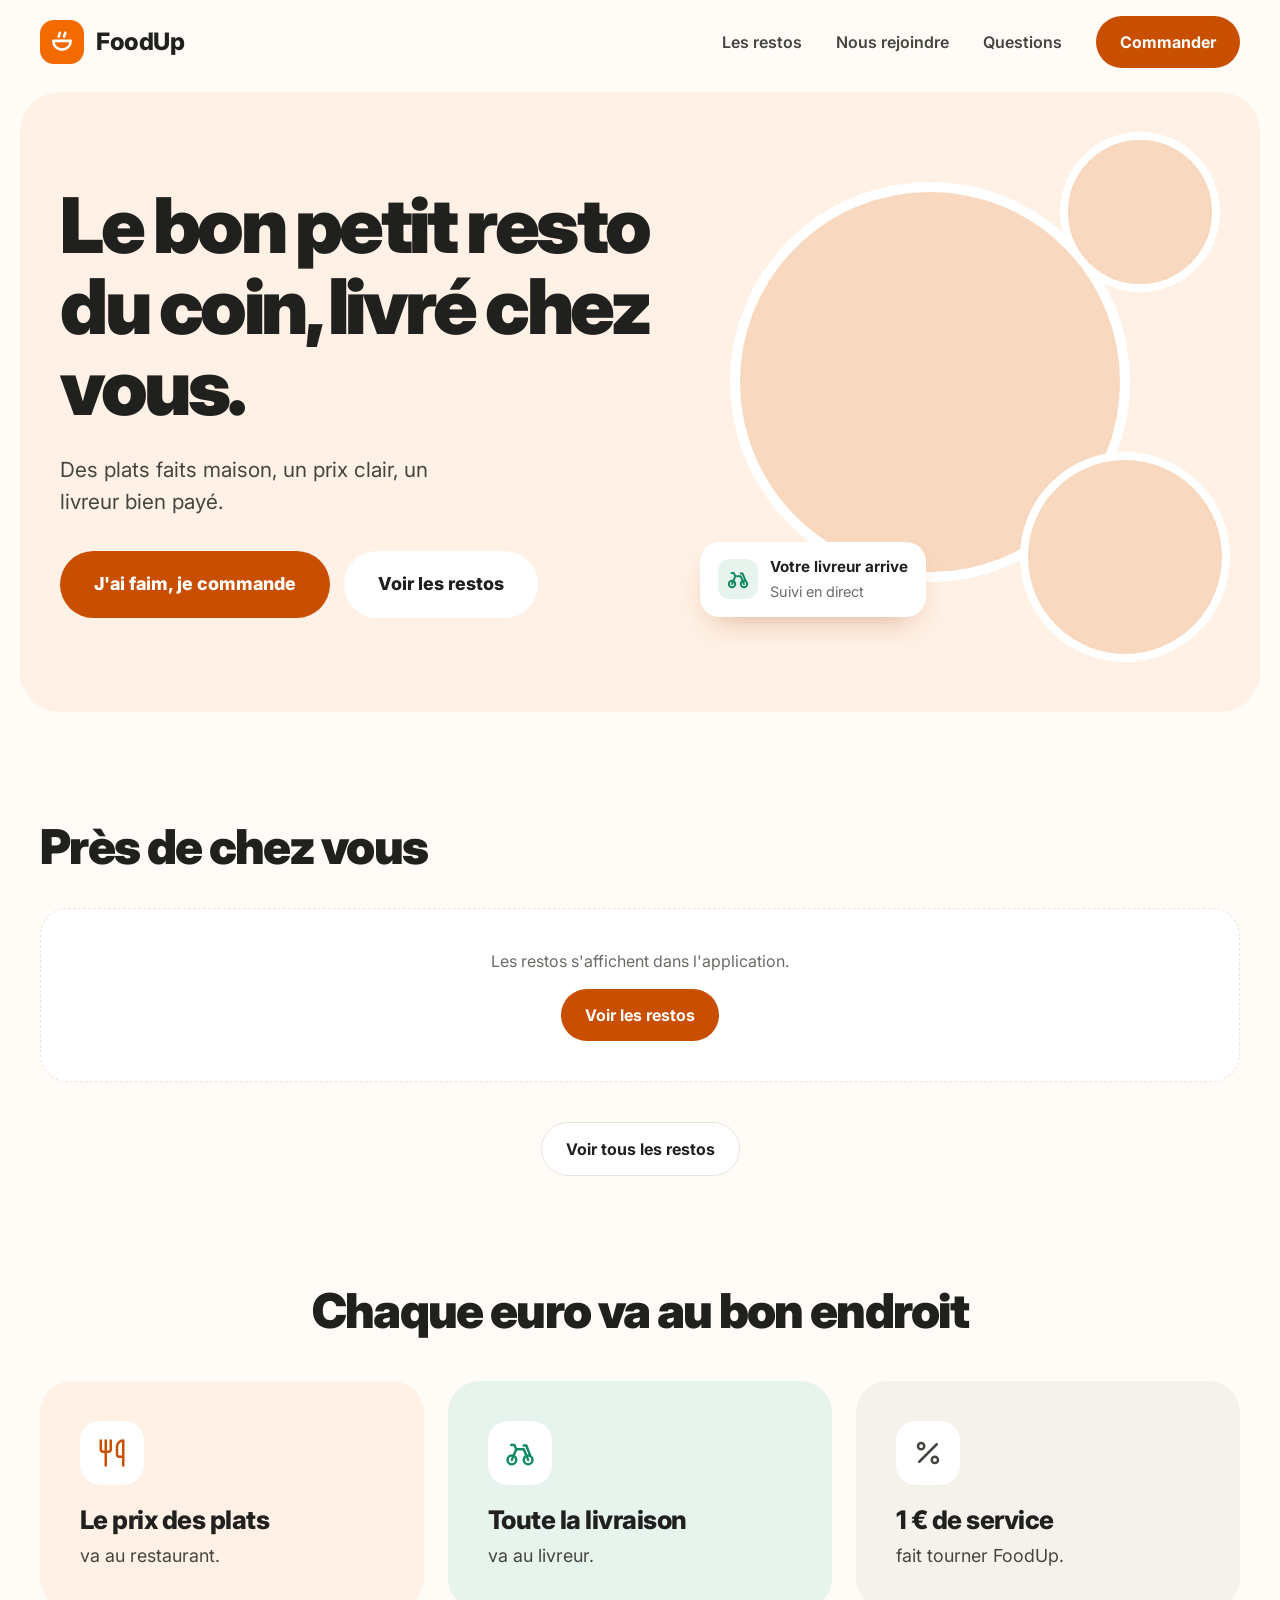
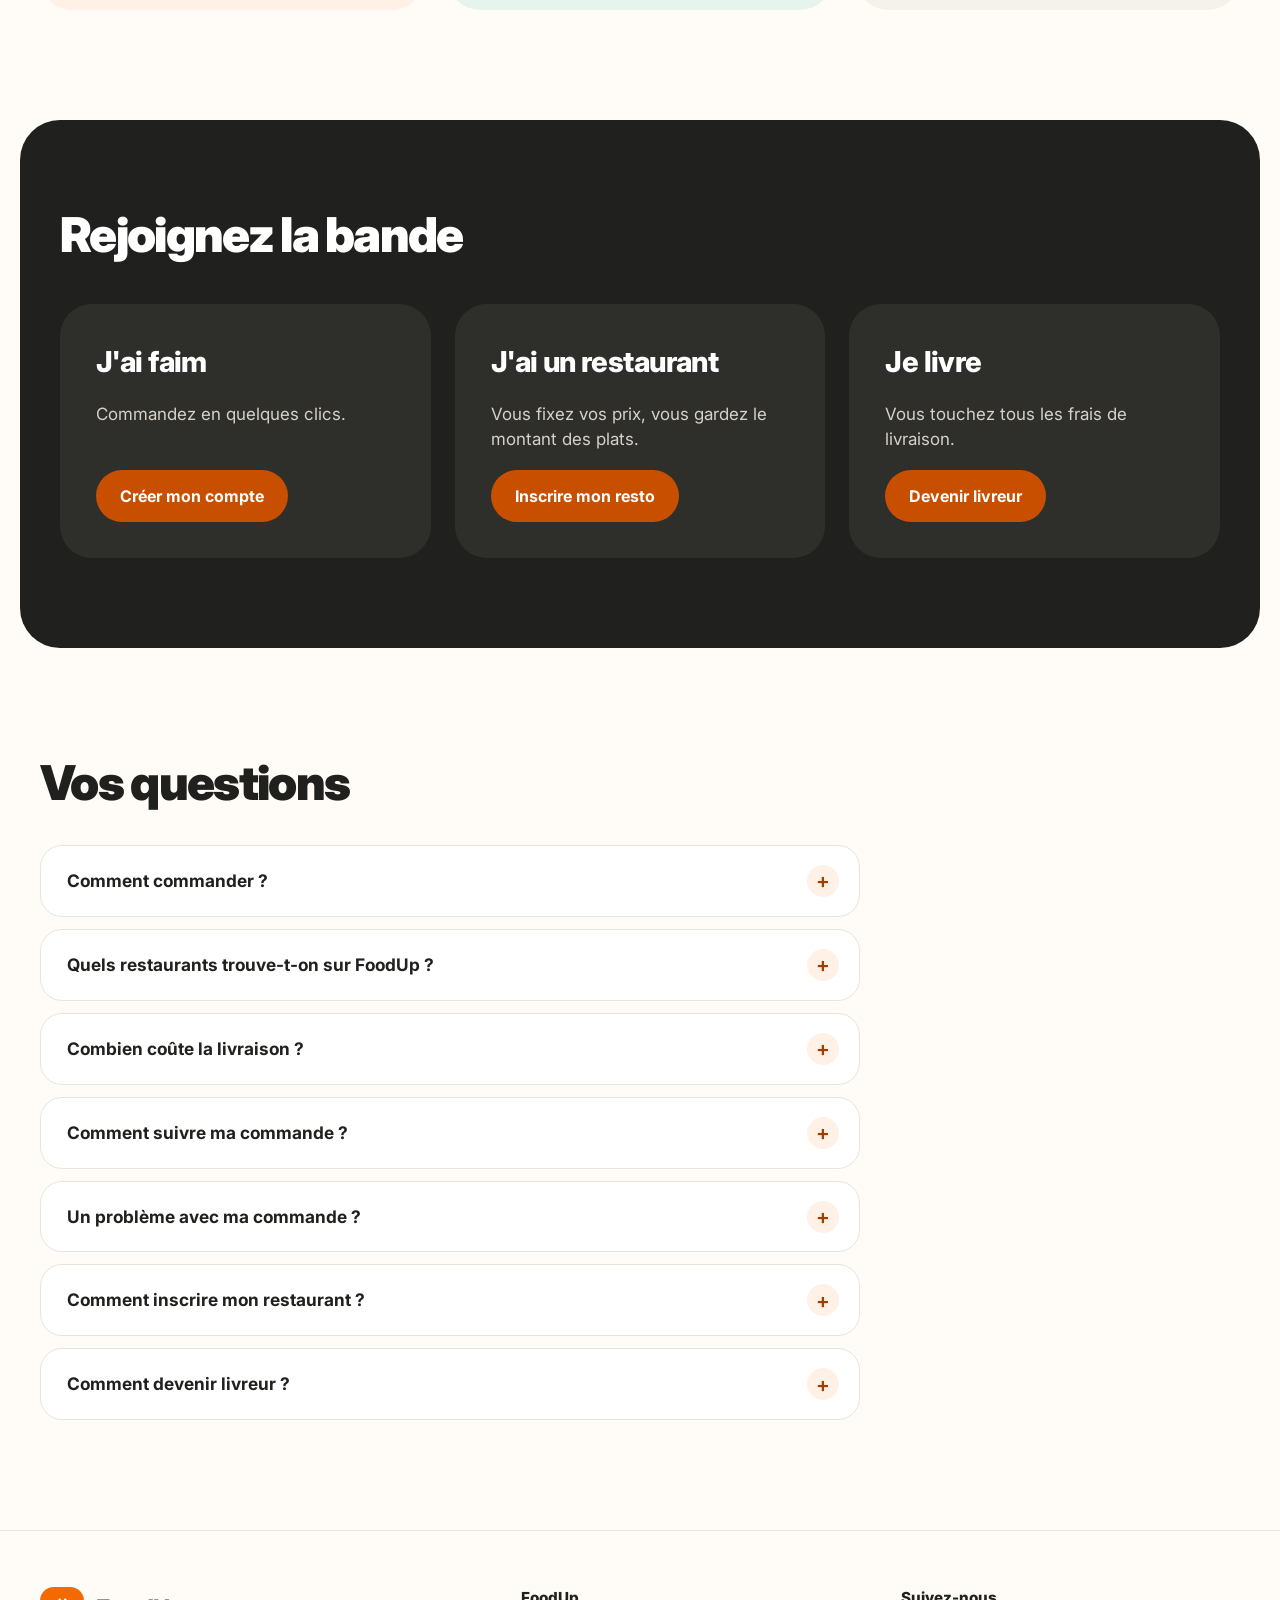
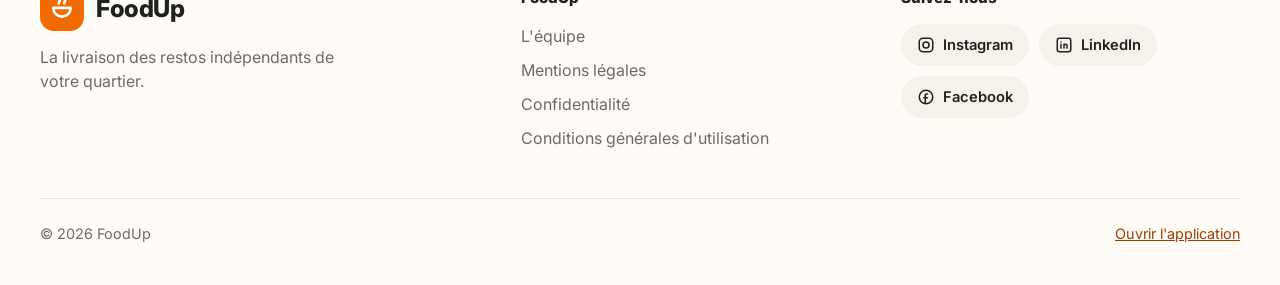
==== commit 49df6502: "Add files via upload" ====
--- a/index.html
+++ b/index.html
@@ -65,12 +65,11 @@
     <div class="wrap">
       <div class="entete">
         <h2>Près de chez vous</h2>
-        <a href="restos.html">Voir tous les restos</a>
       </div>
       <div class="restos accueil-restos" id="restos-liste" data-nombre="3" aria-live="polite">
         <div class="etat">Chargement des restos…</div>
       </div>
-      <div class="tous"><a class="btn btn-blanc" href="restos.html">Voir tous les restos (<span class="nombre-restos">…</span>)</a></div>
+      <div class="tous"><a class="btn btn-blanc" href="restos.html">Voir tous les restos</a></div>
     </div>
   </section>
 
@@ -92,7 +91,6 @@
           <div><strong>1 € de service</strong><span>fait tourner FoodUp.</span></div>
         </div>
       </div>
-      <p class="precision">Livraison : 5 € + 10 % du montant des plats.</p>
     </div>
   </section>
 
@@ -125,31 +123,31 @@
     <div class="wrap">
       <h2>Vos questions</h2>
       <div class="faq-liste">
-        <details>
+        <details name="faq">
           <summary>Comment commander ?</summary>
           <p>Créez votre compte client dans l'application, choisissez un restaurant, ajoutez vos plats au panier et validez. Le total, frais compris, s'affiche avant la validation.</p>
         </details>
-        <details>
+        <details name="faq">
           <summary>Quels restaurants trouve-t-on sur FoodUp ?</summary>
           <p>Uniquement des restaurants indépendants. Chaque restaurant est validé par l'équipe FoodUp avant de pouvoir recevoir des commandes.</p>
         </details>
-        <details>
+        <details name="faq">
           <summary>Combien coûte la livraison ?</summary>
-          <p>La livraison coûte 5 € plus 10 % du montant des plats, et revient entièrement au livreur. S'y ajoute 1 € de frais de service pour FoodUp. Ces frais sont les mêmes dans tous les restaurants.</p>
-        </details>
-        <details>
+          <p>La livraison coûte 3 € plus 10 % du montant des plats, et revient entièrement au livreur. S'y ajoute 1 € de frais de service pour FoodUp. Ces frais sont les mêmes dans tous les restaurants.</p>
+        </details>
+        <details name="faq">
           <summary>Comment suivre ma commande ?</summary>
           <p>Dans l'application, vous voyez chaque étape : le restaurant accepte votre commande, la prépare, le livreur la récupère puis vous la livre.</p>
         </details>
-        <details>
+        <details name="faq">
           <summary>Un problème avec ma commande ?</summary>
           <p>Ouvrez le détail de votre commande et appuyez sur « Signaler un problème ». L'équipe FoodUp reçoit votre signalement.</p>
         </details>
-        <details>
+        <details name="faq">
           <summary>Comment inscrire mon restaurant ?</summary>
           <p>Cliquez sur « Inscrire mon resto » et remplissez la fiche de votre établissement avec vos premiers plats. Vous fixez les prix de votre carte et vous gardez le montant des plats. Les frais de livraison et de service sont fixés par FoodUp. Votre restaurant est visible après validation par l'équipe.</p>
         </details>
-        <details>
+        <details name="faq">
           <summary>Comment devenir livreur ?</summary>
           <p>Cliquez sur « Devenir livreur », indiquez votre zone de livraison et votre moyen de transport : vélo, vélo électrique ou scooter électrique. Une fois votre profil validé, vous voyez les courses disponibles et ce qu'elles vous rapportent.</p>
         </details>
--- a/style.css
+++ b/style.css
@@ -173,8 +173,8 @@
 .part.v { background: var(--vert-clair); }
 .part.g { background: var(--gris-clair); }
 .part-icone { width: 64px; height: 64px; border-radius: 20px; background: var(--blanc); display: grid; place-items: center; }
-.part strong { font-size: 1.6rem; font-weight: 800; letter-spacing: -0.02em; }
-.part span { font-size: 1.12rem; color: var(--texte-doux); margin-top: -8px; }
+.part strong { display: block; font-size: 1.6rem; font-weight: 800; letter-spacing: -0.02em; }
+.part span { display: block; font-size: 1.12rem; color: var(--texte-doux); margin-top: 4px; }
 .precision { text-align: center; color: var(--texte-2); margin: 26px 0 0; }
 @media (max-width: 900px) {
   .repartition h2 { text-align: left; }
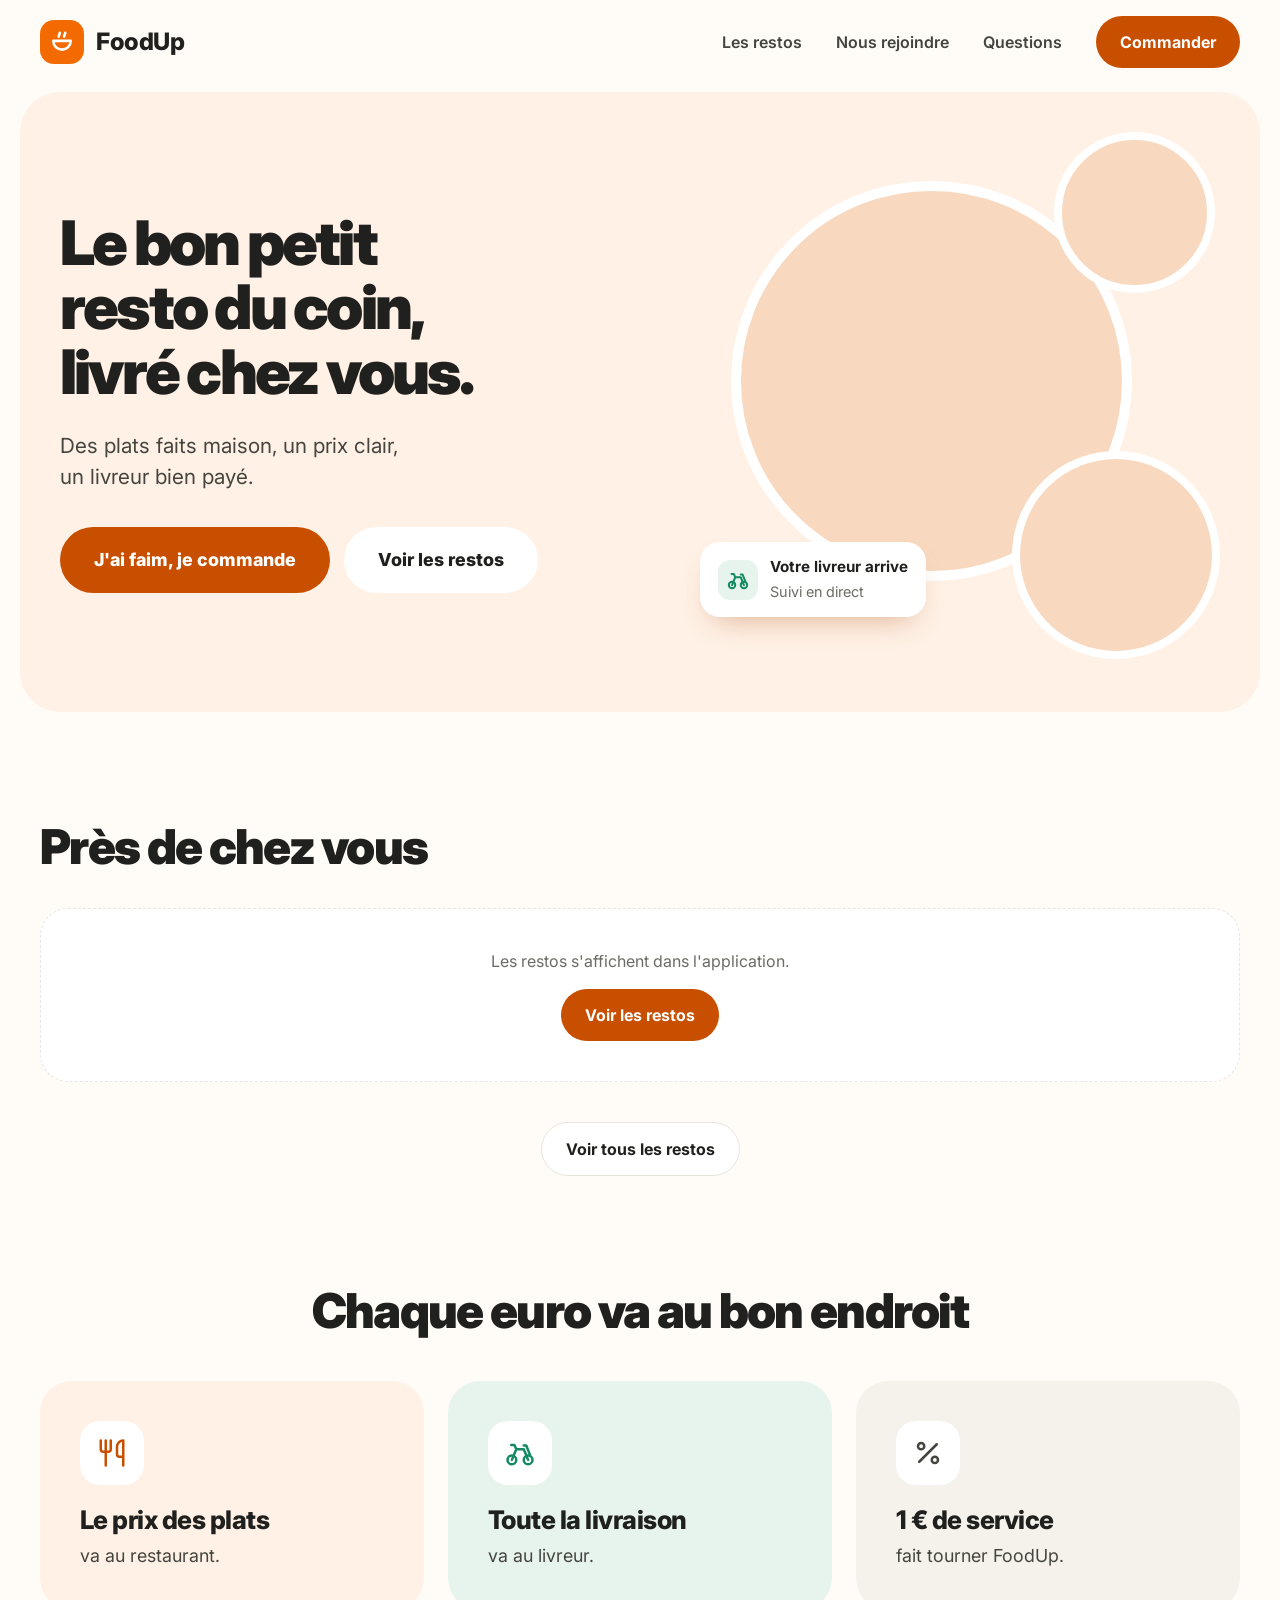
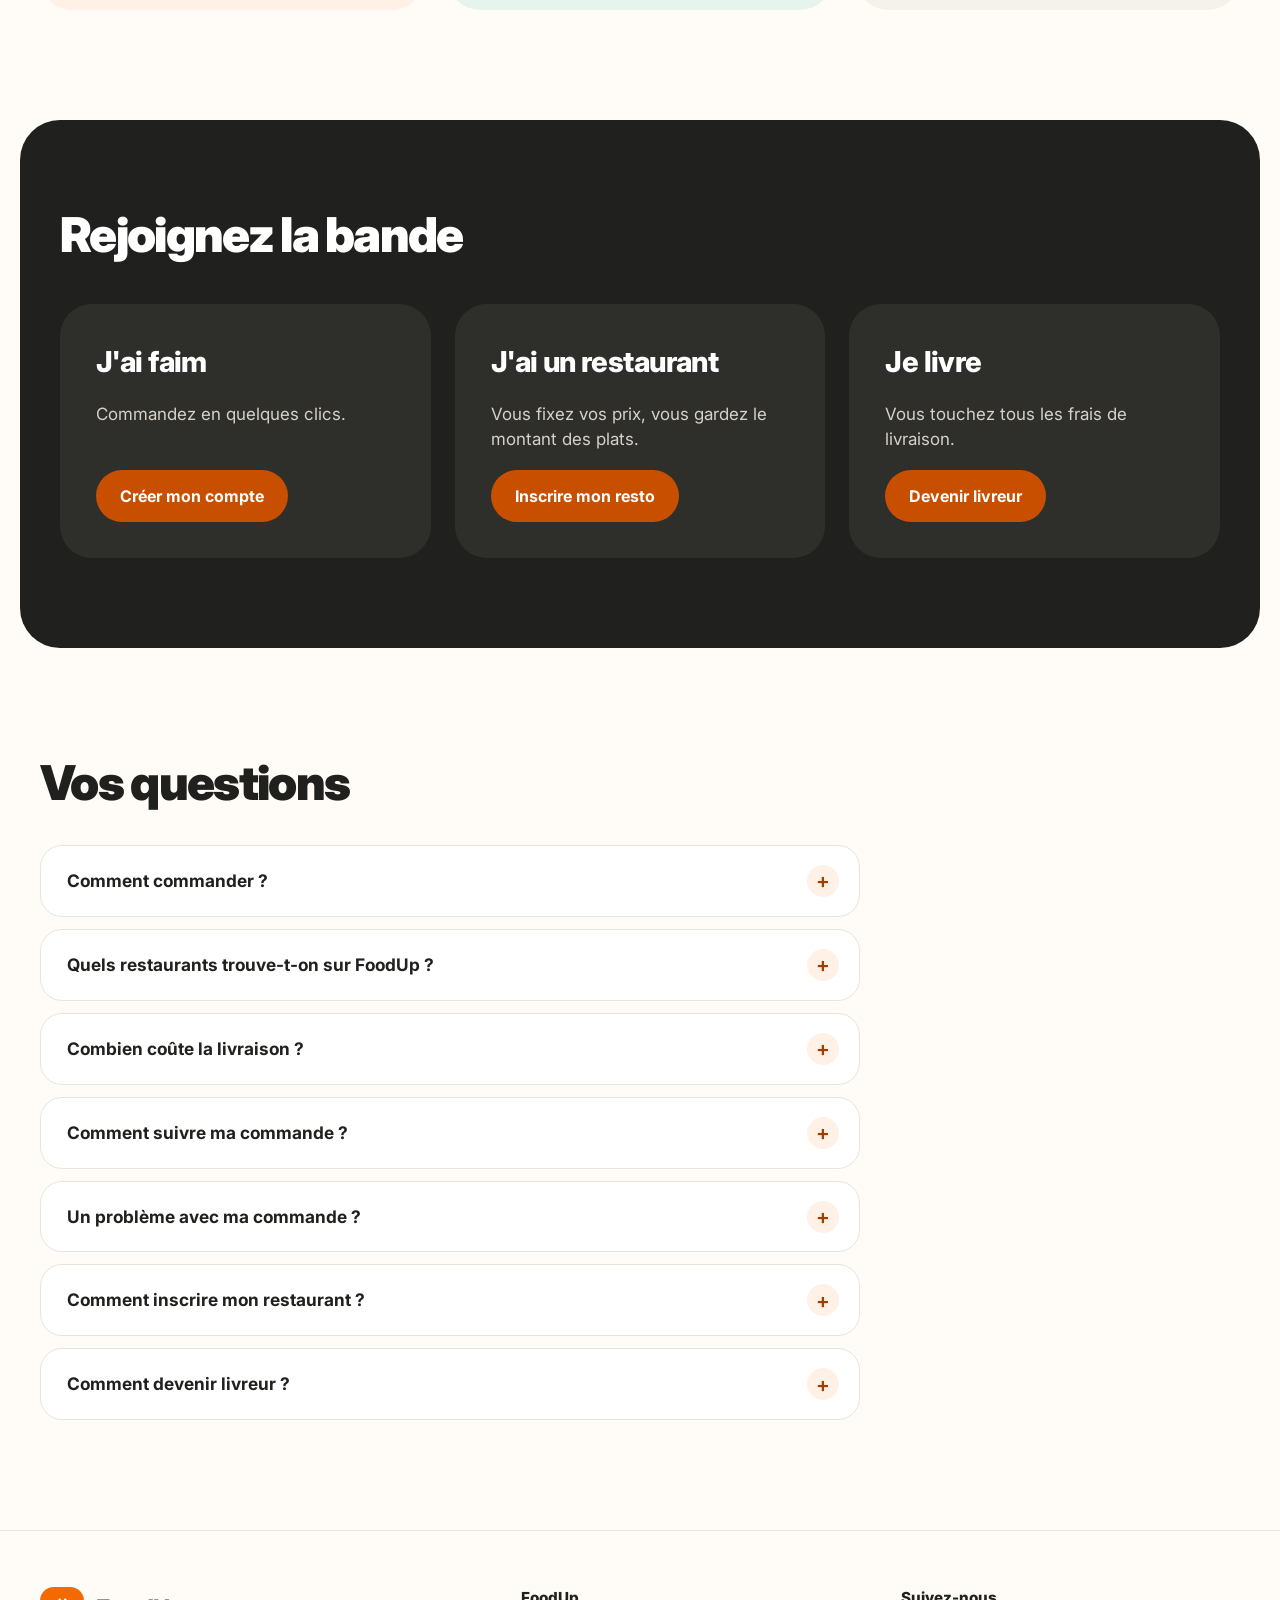
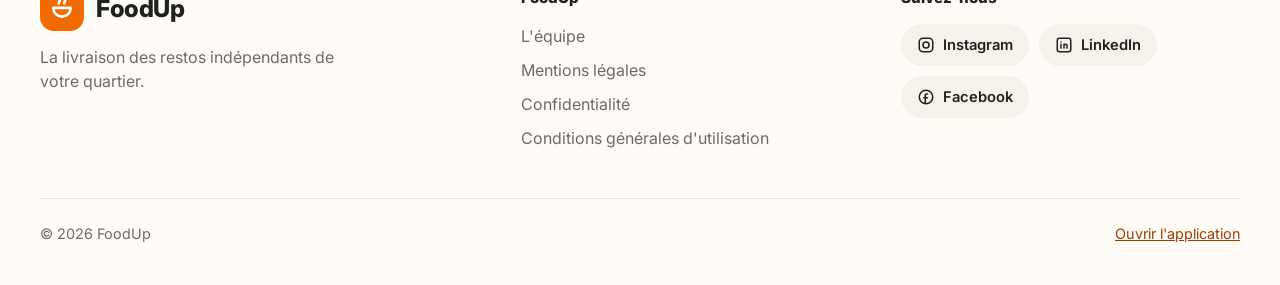
==== commit 24d23003: "Add files via upload" ====
--- a/index.html
+++ b/index.html
@@ -39,8 +39,8 @@
   <div class="accueil">
     <div class="wrap accueil-grille">
       <div>
-        <h1>Le bon petit resto du coin, livré chez vous.</h1>
-        <p>Des plats faits maison, un prix clair, un livreur bien payé.</p>
+        <h1><span>Le bon petit resto du coin,</span> <span>livré chez vous.</span></h1>
+        <p>Des plats faits maison, un prix clair,<br> un livreur bien payé.</p>
         <div class="actions">
           <a class="btn btn-orange btn-grand" data-lien="appli" href="#">J'ai faim, je commande</a>
           <a class="btn btn-blanc btn-grand" href="#restos">Voir les restos</a>
--- a/style.css
+++ b/style.css
@@ -75,19 +75,21 @@
   margin: 8px 20px 0; border-radius: 40px; background: var(--orange-clair);
   overflow: hidden;
 }
-.accueil-grille { display: grid; grid-template-columns: 1fr 520px; align-items: center; gap: 40px; min-height: 620px; padding-top: 40px; padding-bottom: 40px; }
-.accueil h1 { font-size: clamp(2.7rem, 6vw, 4.8rem); letter-spacing: -0.045em; max-width: 12ch; }
-.accueil p { font-size: 1.3rem; color: var(--texte-doux); margin: 26px 0 0; max-width: 30ch; }
+.accueil-grille { display: grid; grid-template-columns: minmax(0, 1.15fr) minmax(0, 1fr); align-items: center; gap: 40px; min-height: 620px; padding-top: 40px; padding-bottom: 40px; }
+.accueil h1 { font-size: clamp(2.6rem, 4.8vw, 4.6rem); letter-spacing: -0.045em; }
+/* Titre en deux blocs : « Le bon petit resto du coin, » puis « livré chez vous. » */
+.accueil h1 span { display: block; text-wrap: balance; }
+.accueil p { font-size: 1.3rem; color: var(--texte-doux); margin: 26px 0 0; text-wrap: balance; }
 .accueil .actions { display: flex; flex-wrap: wrap; gap: 14px; margin-top: 34px; }
 
-.photos { position: relative; height: 540px; }
-.rond { position: absolute; border-radius: 50%; border: 10px solid var(--blanc); overflow: hidden; background: #F8D9BF; }
+.photos { position: relative; width: 100%; max-width: 520px; aspect-ratio: 52 / 54; justify-self: end; }
+.rond { position: absolute; aspect-ratio: 1; border-radius: 50%; border: 10px solid var(--blanc); overflow: hidden; background: #F8D9BF; }
 .rond img { width: 100%; height: 100%; object-fit: cover; }
-.rond.a { width: 400px; height: 400px; left: 30px; top: 50px; }
-.rond.b { width: 210px; height: 210px; left: 320px; top: 320px; border-width: 8px; }
-.rond.c { width: 160px; height: 160px; left: 360px; top: 0; border-width: 8px; }
+.rond.a { width: 77%; left: 6%; top: 9%; }
+.rond.b { width: 40%; left: 60%; top: 59%; border-width: 8px; }
+.rond.c { width: 31%; left: 68%; top: 0; border-width: 8px; }
 .bulle {
-  position: absolute; left: 0; top: 410px; background: var(--blanc); border-radius: 20px;
+  position: absolute; left: 0; top: 76%; background: var(--blanc); border-radius: 20px;
   padding: 14px 18px; display: flex; align-items: center; gap: 12px;
   box-shadow: 0 14px 30px -14px rgba(158, 62, 0, .4);
 }
@@ -99,8 +101,10 @@
   .accueil { margin: 4px 12px 0; border-radius: 32px; }
   .accueil-grille { grid-template-columns: 1fr; min-height: 0; gap: 10px; padding-top: 36px; }
   .accueil .wrap, .accueil-grille { padding-left: 22px; padding-right: 22px; }
+  .accueil h1 { font-size: clamp(2.1rem, 9vw, 2.6rem); }
+  .accueil .accueil-grille { padding-top: 40px; padding-bottom: 32px; }
   .accueil p { font-size: 1.1rem; }
-  .photos { height: 300px; max-width: 380px; }
+  .photos { height: 300px; max-width: 380px; aspect-ratio: auto; justify-self: start; }
   .rond.a { width: 250px; height: 250px; left: 10px; top: 20px; border-width: 7px; }
   .rond.b { width: 130px; height: 130px; left: 210px; top: 150px; border-width: 6px; }
   .rond.c { display: none; }
